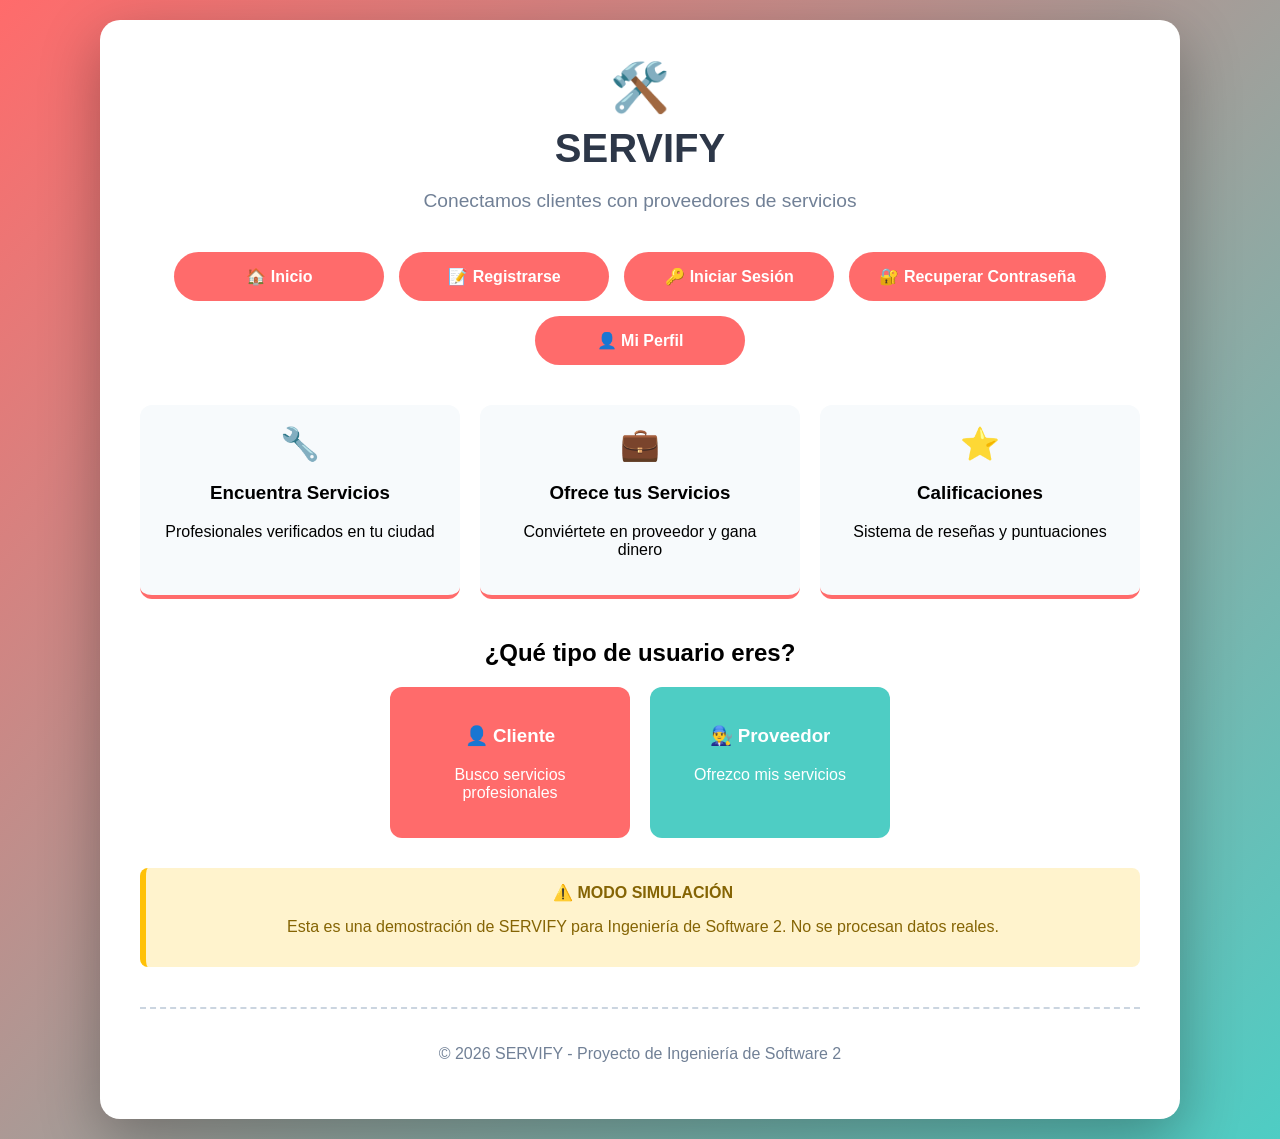
==== templates/index.html @ 4e3b44e1 "first commit" ====
<!DOCTYPE html>
<html lang="es">
<head>
    <meta charset="UTF-8">
    <meta name="viewport" content="width=device-width, initial-scale=1.0">
    <title>SERVIFY - Plataforma de Servicios</title>
    <style>
        body {
            font-family: 'Segoe UI', Arial, sans-serif;
            background: linear-gradient(135deg, #ff6b6b 0%, #4ecdc4 100%);
            margin: 0;
            padding: 20px;
            min-height: 100vh;
        }
        .container {
            max-width: 1000px;
            margin: 0 auto;
            background: white;
            border-radius: 20px;
            padding: 40px;
            box-shadow: 0 20px 60px rgba(0,0,0,0.3);
        }
        .header {
            text-align: center;
            margin-bottom: 30px;
        }
        .logo {
            font-size: 48px;
            margin-bottom: 10px;
        }
        h1 {
            color: #2d3748;
            margin: 0;
            font-size: 2.5em;
        }
        .subtitle {
            color: #718096;
            font-size: 1.2em;
        }
        .menu {
            display: flex;
            justify-content: center;
            gap: 15px;
            margin: 40px 0;
            flex-wrap: wrap;
        }
        .btn {
            background: #ff6b6b;
            color: white;
            padding: 15px 30px;
            text-decoration: none;
            border-radius: 50px;
            font-weight: bold;
            transition: all 0.3s;
            display: inline-block;
            min-width: 150px;
            text-align: center;
        }
        .btn:hover {
            background: #4ecdc4;
            transform: translateY(-3px);
            box-shadow: 0 5px 20px rgba(0,0,0,0.2);
        }
        .features {
            display: grid;
            grid-template-columns: repeat(3, 1fr);
            gap: 20px;
            margin: 40px 0;
        }
        .feature-card {
            background: #f7fafc;
            padding: 20px;
            border-radius: 12px;
            text-align: center;
            border-bottom: 4px solid #ff6b6b;
        }
        .feature-icon {
            font-size: 32px;
            margin-bottom: 10px;
        }
        .warning-box {
            background: #fff3cd;
            color: #856404;
            padding: 15px;
            border-radius: 8px;
            text-align: center;
            margin-top: 30px;
            border-left: 6px solid #ffc107;
        }
        .footer {
            text-align: center;
            margin-top: 40px;
            padding-top: 20px;
            border-top: 2px dashed #cbd5e0;
            color: #718096;
        }
    </style>
</head>
<body>
    <div class="container">
        <div class="header">
            <div class="logo">🛠️</div>
            <h1>SERVIFY</h1>
            <p class="subtitle">Conectamos clientes con proveedores de servicios</p>
        </div>
        
        <div class="menu">
            <a href="/" class="btn">🏠 Inicio</a>
            <a href="/register" class="btn">📝 Registrarse</a>
            <a href="/login" class="btn">🔑 Iniciar Sesión</a>
            <a href="/recover" class="btn">🔐 Recuperar Contraseña</a>
            <a href="/profile" class="btn">👤 Mi Perfil</a>
        </div>
        
        <div class="features">
            <div class="feature-card">
                <div class="feature-icon">🔧</div>
                <h3>Encuentra Servicios</h3>
                <p>Profesionales verificados en tu ciudad</p>
            </div>
            <div class="feature-card">
                <div class="feature-icon">💼</div>
                <h3>Ofrece tus Servicios</h3>
                <p>Conviértete en proveedor y gana dinero</p>
            </div>
            <div class="feature-card">
                <div class="feature-icon">⭐</div>
                <h3>Calificaciones</h3>
                <p>Sistema de reseñas y puntuaciones</p>
            </div>
        </div>
        
        <div style="text-align: center; margin: 30px 0;">
            <h2>¿Qué tipo de usuario eres?</h2>
            <div style="display: flex; gap: 20px; justify-content: center; margin-top: 20px;">
                <div style="background: #ff6b6b; color: white; padding: 20px; border-radius: 12px; width: 200px;">
                    <h3>👤 Cliente</h3>
                    <p>Busco servicios profesionales</p>
                </div>
                <div style="background: #4ecdc4; color: white; padding: 20px; border-radius: 12px; width: 200px;">
                    <h3>👨‍🔧 Proveedor</h3>
                    <p>Ofrezco mis servicios</p>
                </div>
            </div>
        </div>
        
        <div class="warning-box">
            <strong>⚠️ MODO SIMULACIÓN</strong>
            <p>Esta es una demostración de SERVIFY para Ingeniería de Software 2. No se procesan datos reales.</p>
        </div>
        
        <div class="footer">
            <p>© 2026 SERVIFY - Proyecto de Ingeniería de Software 2</p>
        </div>
    </div>
</body>
</html>
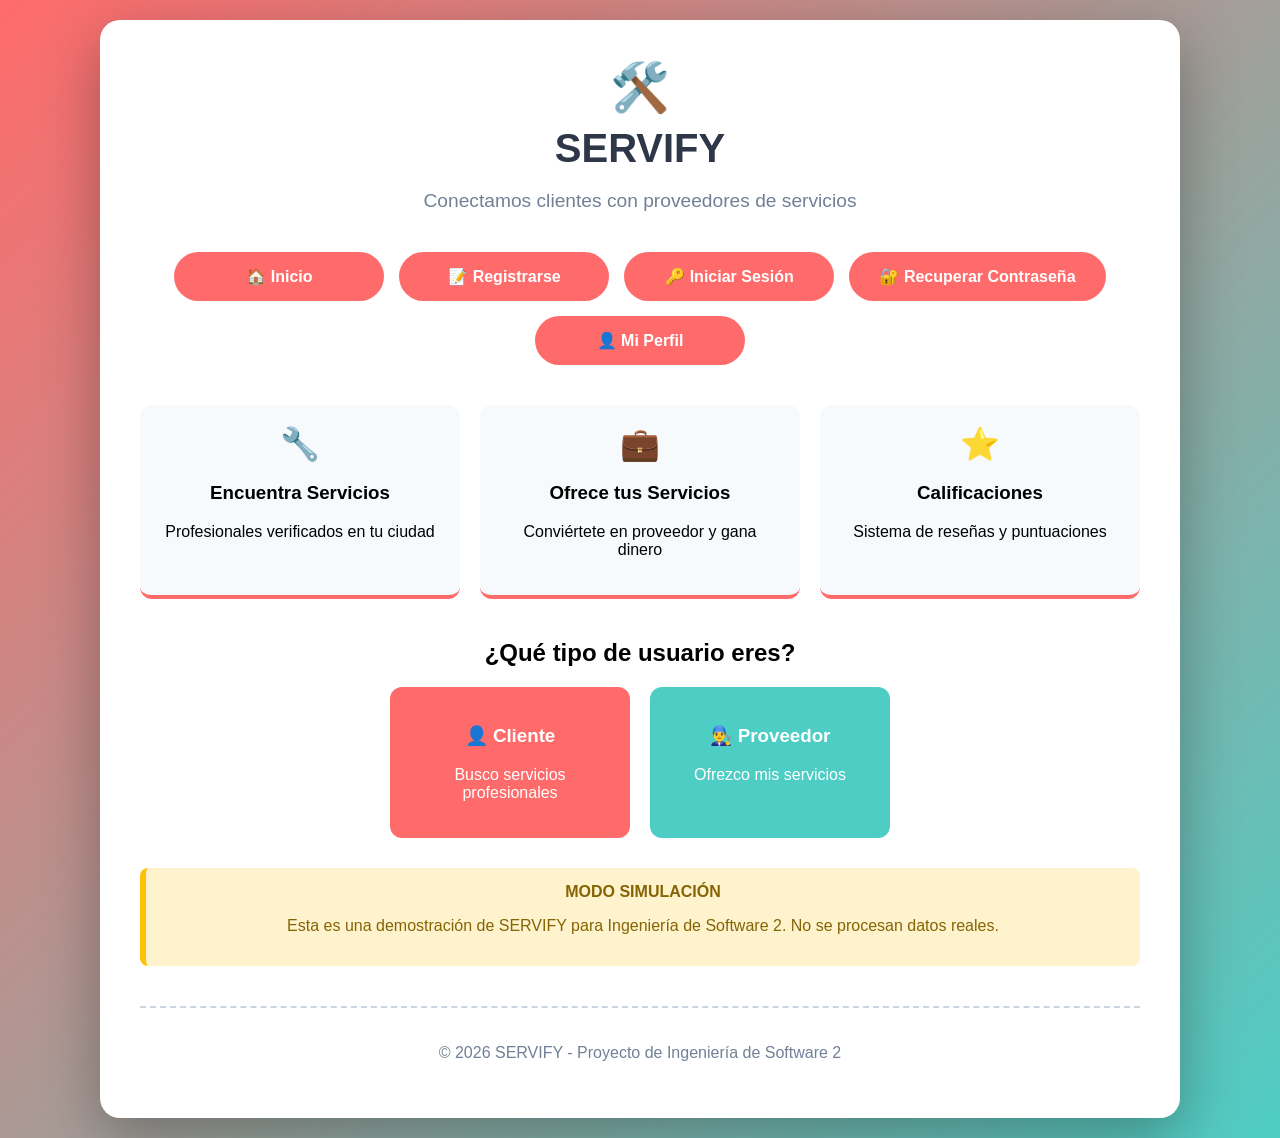
==== commit 5b03850f: "testeo de la rama" ====
--- a/templates/index.html
+++ b/templates/index.html
@@ -145,7 +145,7 @@
         </div>
         
         <div class="warning-box">
-            <strong>⚠️ MODO SIMULACIÓN</strong>
+            <strong>MODO SIMULACIÓN</strong>
             <p>Esta es una demostración de SERVIFY para Ingeniería de Software 2. No se procesan datos reales.</p>
         </div>
         
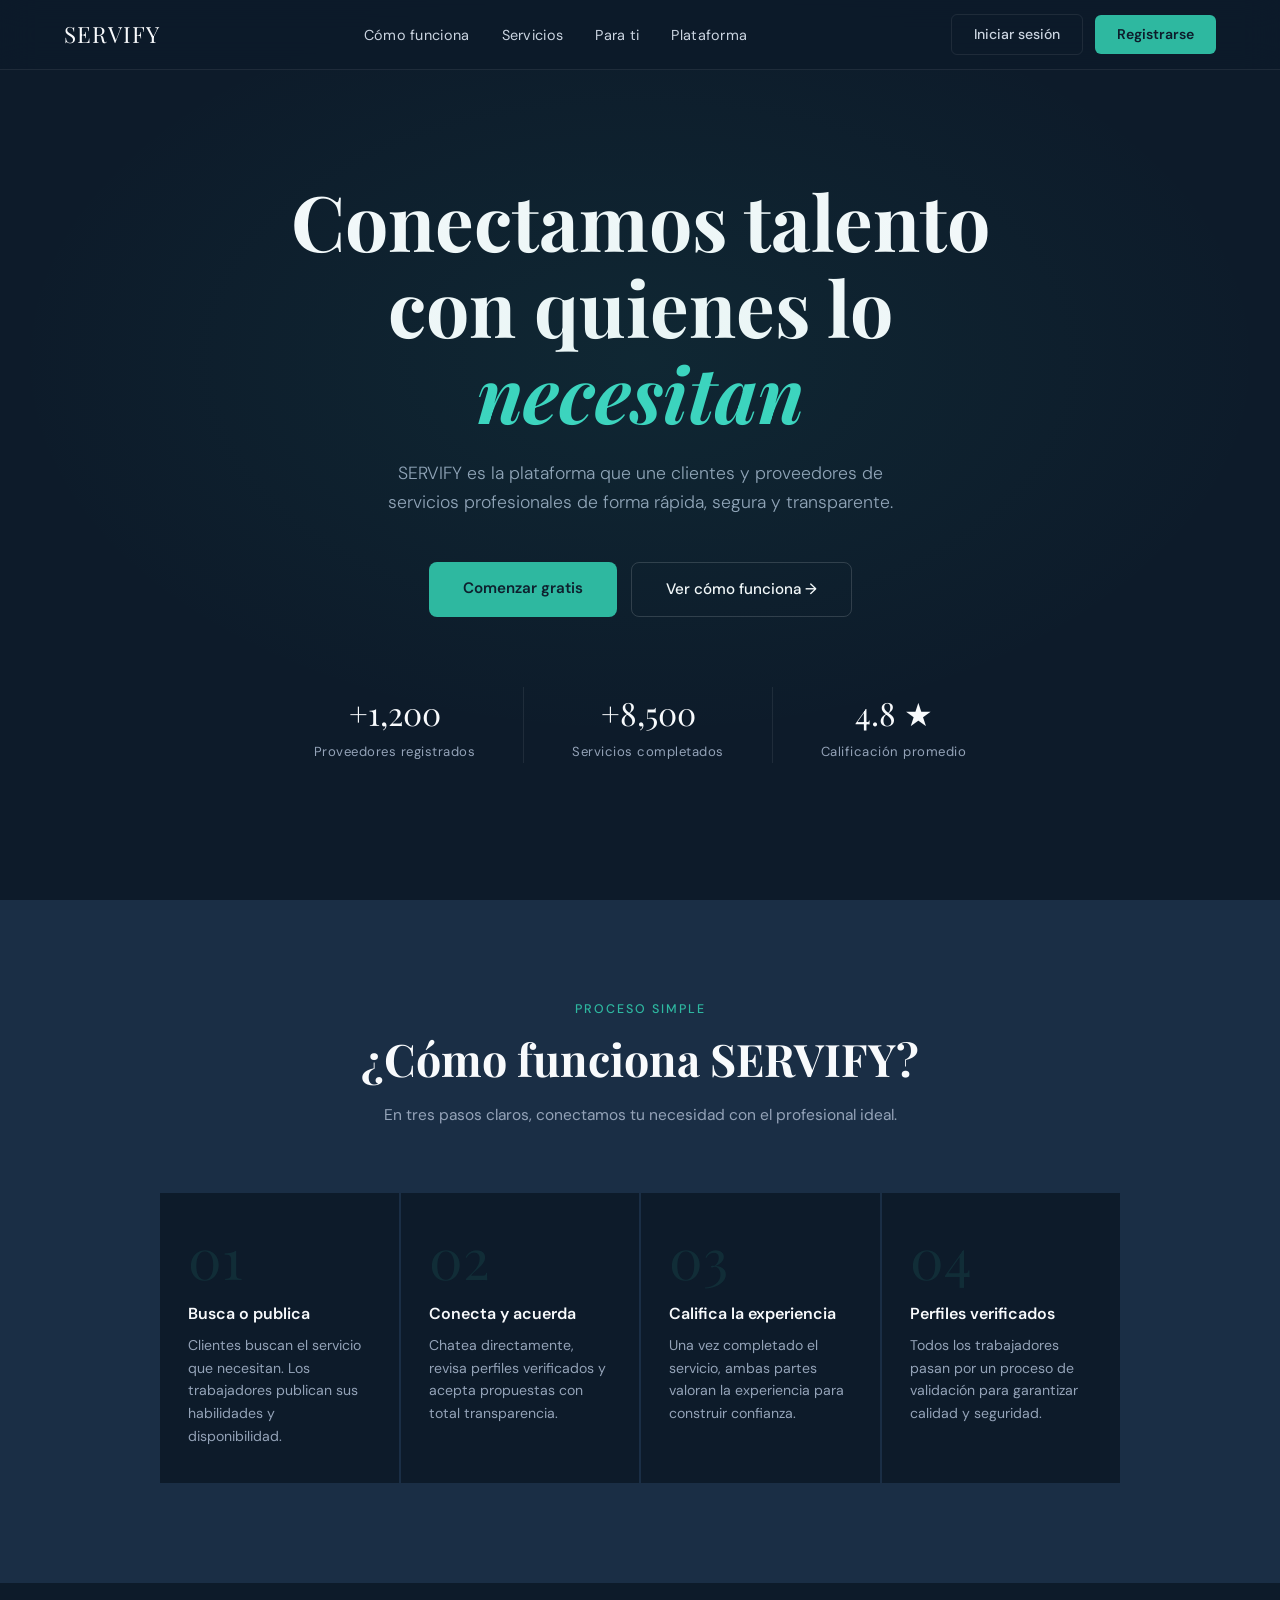
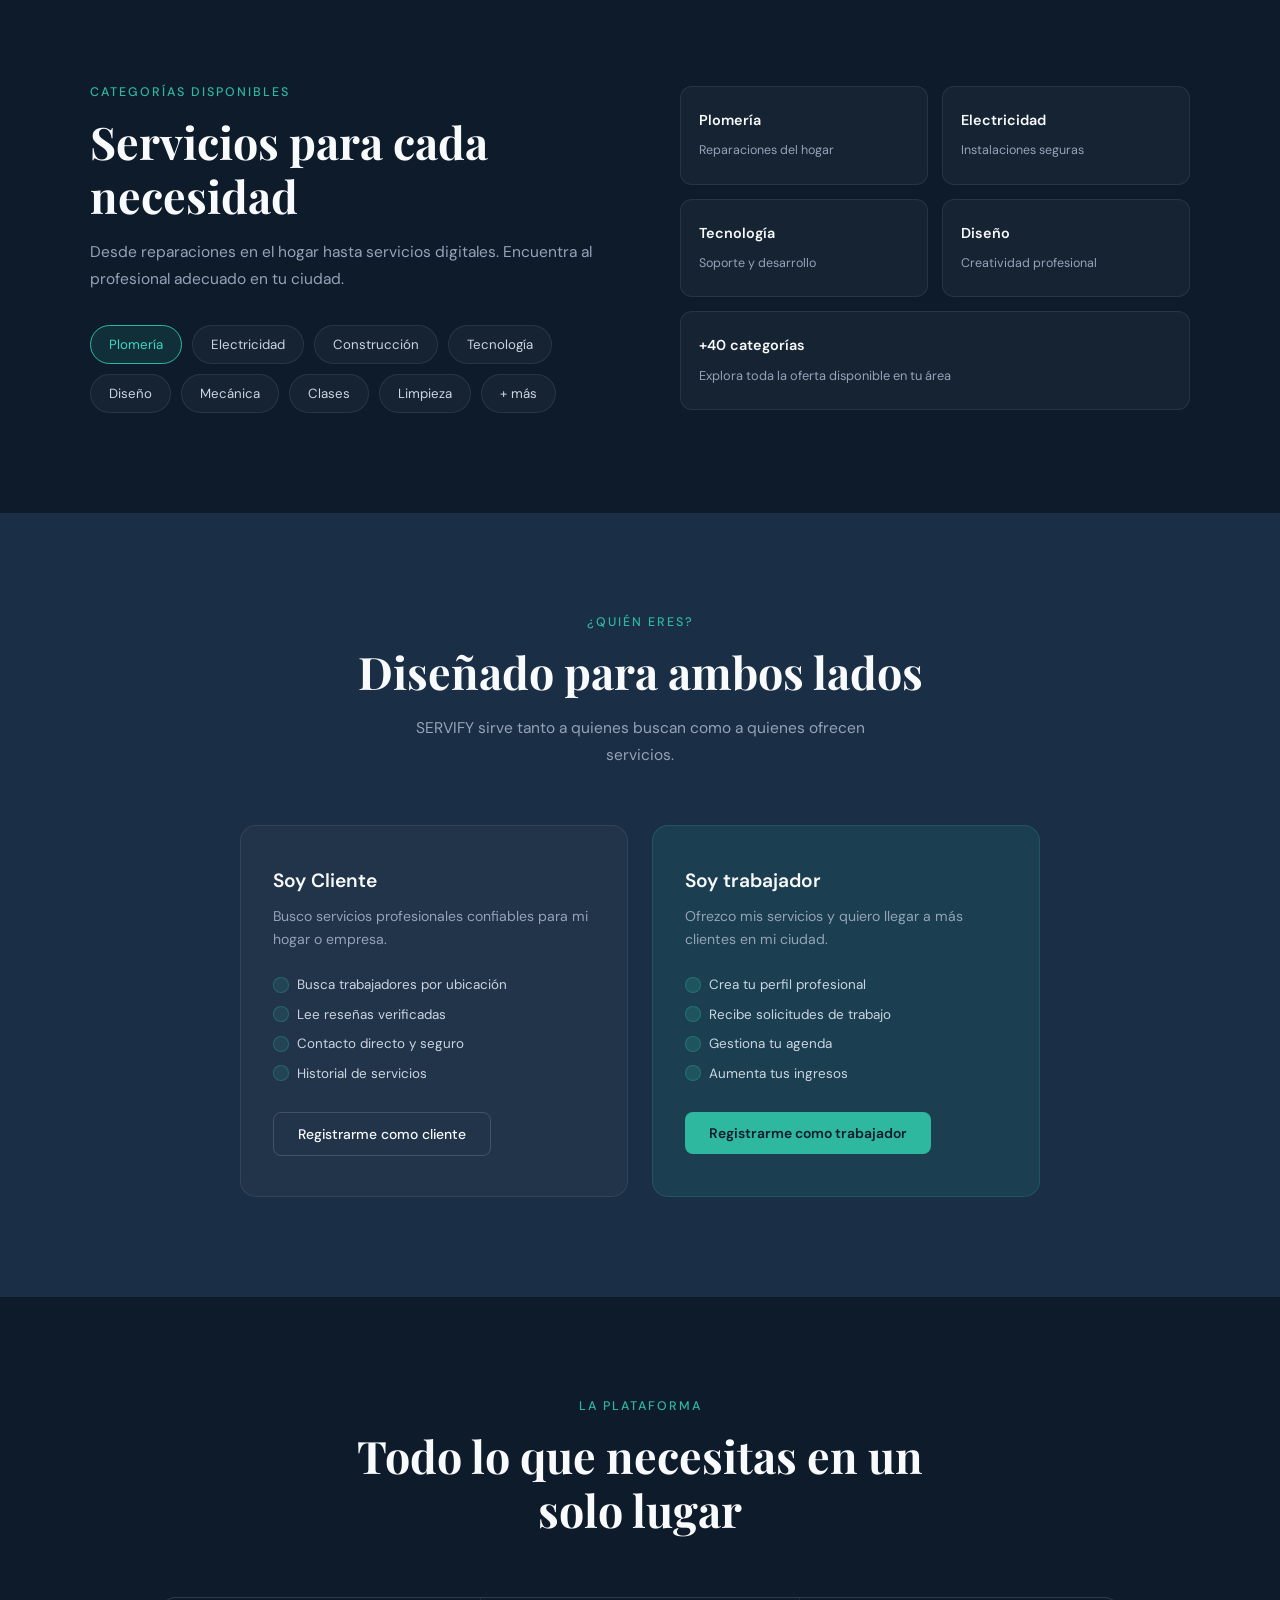
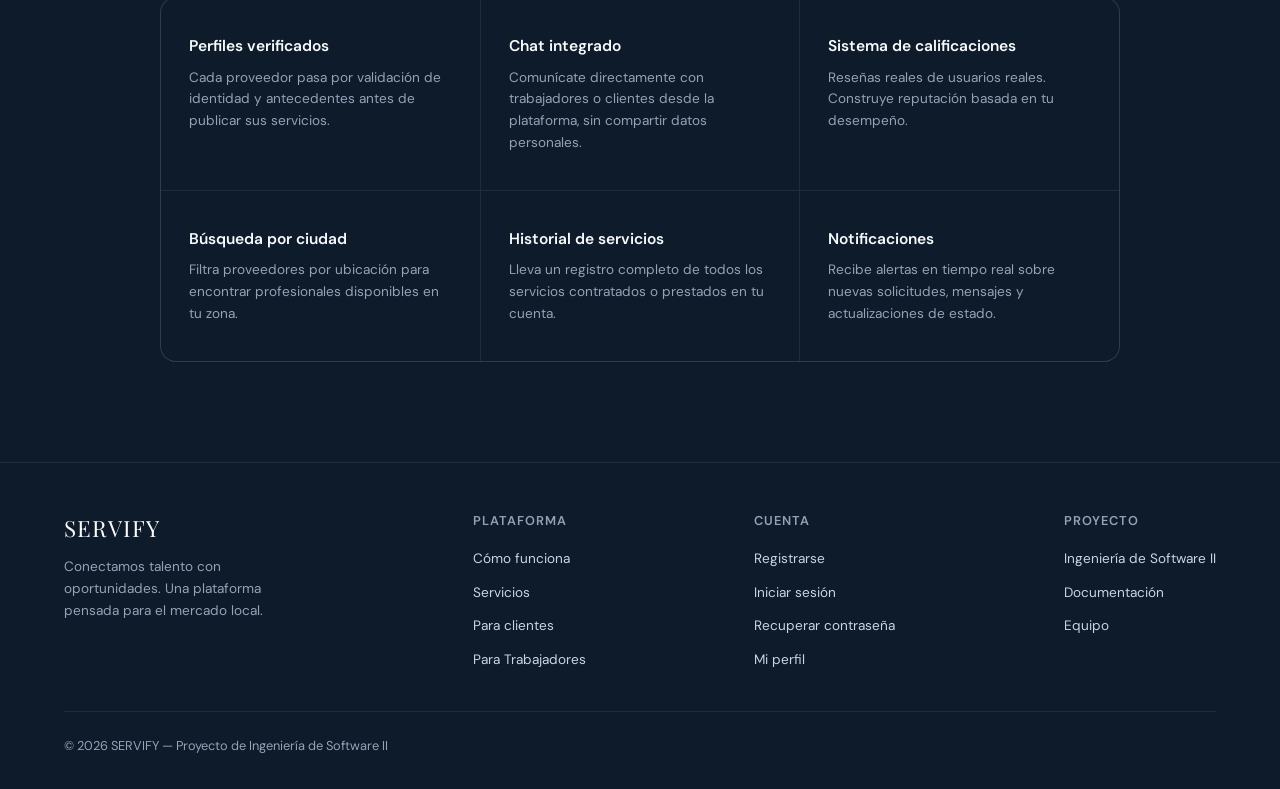
==== commit d3d07e0f: "mejorar index y login" ====
--- a/templates/index.html
+++ b/templates/index.html
@@ -3,155 +3,654 @@
 <head>
     <meta charset="UTF-8">
     <meta name="viewport" content="width=device-width, initial-scale=1.0">
-    <title>SERVIFY - Plataforma de Servicios</title>
+    <title>SERVIFY — Plataforma de Servicios Profesionales</title>
+    <link href="https://fonts.googleapis.com/css2?family=DM+Sans:wght@300;400;500;600&family=Playfair+Display:wght@700&display=swap" rel="stylesheet">
     <style>
+        *, *::before, *::after { box-sizing: border-box; margin: 0; padding: 0; }
+        :root {
+            --navy: #0d1b2a;
+            --navy-mid: #1a2e45;
+            --navy-soft: #243b55;
+            --accent: #2eb8a0;
+            --accent-light: #3dd6c0;
+            --accent-dim: rgba(46,184,160,0.12);
+            --gold: #e8c96a;
+            --white: #f8fafc;
+            --text-muted: #94a3b8;
+            --text-light: #cbd5e1;
+            --border: rgba(255,255,255,0.08);
+            --card-bg: rgba(255,255,255,0.04);}
+        html { scroll-behavior: smooth; }
         body {
-            font-family: 'Segoe UI', Arial, sans-serif;
-            background: linear-gradient(135deg, #ff6b6b 0%, #4ecdc4 100%);
-            margin: 0;
-            padding: 20px;
+            font-family: 'DM Sans', sans-serif;
+            background: var(--navy);
+            color: var(--white);
+            line-height: 1.6;
+            overflow-x: hidden;}
+        nav {
+            position: fixed;
+            top: 0; left: 0; right: 0;
+            z-index: 100;
+            display: flex;
+            align-items: center;
+            justify-content: space-between;
+            padding: 0 5%;
+            height: 70px;
+            background: rgba(13,27,42,0.85);
+            backdrop-filter: blur(18px);
+            border-bottom: 1px solid var(--border);}
+        .nav-logo {
+            display: flex;
+            align-items: center;
+            gap: 10px;
+            text-decoration: none;}
+        .nav-logo-icon {
+            width: 34px; height: 34px;
+            background: var(--accent);
+            border-radius: 8px;
+            display: flex; align-items: center; justify-content: center;
+            font-size: 16px;}
+        .nav-logo-text {
+            font-family: 'Playfair Display', serif;
+            font-size: 1.4rem;
+            color: var(--white);
+            letter-spacing: 1px;}
+        .nav-links {
+            display: flex;
+            align-items: center;
+            gap: 32px;
+            list-style: none;}
+        .nav-links a {
+            color: var(--text-light);
+            text-decoration: none;
+            font-size: 0.9rem;
+            font-weight: 400;
+            letter-spacing: 0.3px;
+            transition: color 0.2s;}
+        .nav-links a:hover { color: var(--accent-light); }
+        .nav-actions {
+            display: flex;
+            align-items: center;
+            gap: 12px;}
+        .btn-outline {
+            padding: 8px 22px;
+            border: 1px solid var(--border);
+            border-radius: 6px;
+            background: transparent;
+            color: var(--text-light);
+            text-decoration: none;
+            font-size: 0.88rem;
+            font-family: 'DM Sans', sans-serif;
+            font-weight: 500;
+            cursor: pointer;
+            transition: all 0.2s;}
+        .btn-outline:hover {
+            border-color: var(--accent);
+            color: var(--accent-light);}
+        .btn-primary {
+            padding: 8px 22px;
+            border-radius: 6px;
+            background: var(--accent);
+            color: var(--navy);
+            text-decoration: none;
+            font-size: 0.88rem;
+            font-family: 'DM Sans', sans-serif;
+            font-weight: 600;
+            cursor: pointer;
+            border: none;
+            transition: all 0.2s;}
+        .btn-primary:hover { background: var(--accent-light); transform: translateY(-1px); }
+        .hero {
             min-height: 100vh;
-        }
-        .container {
-            max-width: 1000px;
-            margin: 0 auto;
-            background: white;
-            border-radius: 20px;
-            padding: 40px;
-            box-shadow: 0 20px 60px rgba(0,0,0,0.3);
-        }
-        .header {
+            display: flex;
+            flex-direction: column;
+            align-items: center;
+            justify-content: center;
             text-align: center;
-            margin-bottom: 30px;
-        }
-        .logo {
-            font-size: 48px;
-            margin-bottom: 10px;
-        }
-        h1 {
-            color: #2d3748;
-            margin: 0;
-            font-size: 2.5em;
-        }
-        .subtitle {
-            color: #718096;
-            font-size: 1.2em;
-        }
-        .menu {
-            display: flex;
+            padding: 120px 5% 80px;
+            position: relative;
+            overflow: hidden;}
+        .hero::before {
+            content: '';
+            position: absolute;
+            inset: 0;
+            background: radial-gradient(ellipse 70% 60% at 50% 40%, rgba(46,184,160,0.08) 0%, transparent 70%);
+            pointer-events: none;}
+        .hero-badge {
+            display: inline-flex;
+            align-items: center;
+            gap: 8px;
+            padding: 6px 16px;
+            border: 1px solid rgba(46,184,160,0.3);
+            border-radius: 50px;
+            font-size: 0.8rem;
+            color: var(--accent-light);
+            background: var(--accent-dim);
+            margin-bottom: 28px;
+            letter-spacing: 0.5px;}
+        .hero-badge-dot {
+            width: 6px; height: 6px;
+            border-radius: 50%;
+            background: var(--accent);
+            animation: pulse 2s infinite;}
+        @keyframes pulse {
+            0%, 100% { opacity: 1; }
+            50% { opacity: 0.4; }}
+        .hero h1 {
+            font-family: 'Playfair Display', serif;
+            font-size: clamp(2.8rem, 6vw, 5rem);
+            line-height: 1.12;
+            max-width: 820px;
+            margin: 0 auto 24px;
+            color: var(--white);}
+        .hero h1 em {
+            font-style: italic;
+            color: var(--accent-light);}
+        .hero-sub {
+            max-width: 560px;
+            margin: 0 auto 44px;
+            font-size: 1.1rem;
+            color: var(--text-muted);
+            font-weight: 300;
+            line-height: 1.7;}
+        .hero-cta {
+            display: flex;
+            gap: 14px;
+            flex-wrap: wrap;
+            justify-content: center;}
+        .btn-hero {
+            padding: 14px 34px;
+            border-radius: 8px;
+            background: var(--accent);
+            color: var(--navy);
+            text-decoration: none;
+            font-size: 0.95rem;
+            font-weight: 600;
+            font-family: 'DM Sans', sans-serif;
+            transition: all 0.25s;
+            border: none;
+            cursor: pointer;}
+        .btn-hero:hover { background: var(--accent-light); transform: translateY(-2px); box-shadow: 0 8px 24px rgba(46,184,160,0.25); }
+        .btn-hero-ghost {
+            padding: 14px 34px;
+            border-radius: 8px;
+            background: transparent;
+            color: var(--white);
+            text-decoration: none;
+            font-size: 0.95rem;
+            font-weight: 500;
+            font-family: 'DM Sans', sans-serif;
+            border: 1px solid rgba(255,255,255,0.15);
+            transition: all 0.25s;
+            cursor: pointer;}
+        .btn-hero-ghost:hover { border-color: rgba(255,255,255,0.35); background: rgba(255,255,255,0.05); }
+        .hero-stats {
+            display: flex;
+            gap: 48px;
+            margin-top: 70px;
             justify-content: center;
-            gap: 15px;
-            margin: 40px 0;
+            flex-wrap: wrap;}
+        .stat-item { text-align: center; }
+        .stat-num {
+            font-family: 'Playfair Display', serif;
+            font-size: 2rem;
+            color: var(--white);
+            display: block;}
+        .stat-label { font-size: 0.82rem; color: var(--text-muted); letter-spacing: 0.5px; }
+        .stat-divider {
+            width: 1px;
+            background: var(--border);
+            align-self: stretch;}
+        section { padding: 100px 5%; }
+        .section-label {
+            font-size: 0.78rem;
+            letter-spacing: 2px;
+            text-transform: uppercase;
+            color: var(--accent);
+            font-weight: 500;
+            margin-bottom: 12px;}
+        .section-title {
+            font-family: 'Playfair Display', serif;
+            font-size: clamp(1.9rem, 3.5vw, 2.8rem);
+            line-height: 1.2;
+            max-width: 600px;}
+        .section-body {
+            color: var(--text-muted);
+            max-width: 520px;
+            margin-top: 16px;
+            line-height: 1.75;
+            font-size: 0.97rem;}
+        .how-it-works { background: var(--navy-mid); }
+        .how-header { text-align: center; margin-bottom: 64px; }
+        .how-header .section-title, .how-header .section-body { max-width: 100%; margin-left: auto; margin-right: auto; }
+        .steps-grid {
+            display: grid;
+            grid-template-columns: repeat(auto-fit, minmax(220px, 1fr));
+            gap: 2px;
+            max-width: 960px;
+            margin: 0 auto;}
+        .step-card {
+            background: var(--navy);
+            padding: 36px 28px;
+            position: relative;
+            transition: background 0.25s;}
+        .step-card:hover { background: var(--navy-soft); }
+        .step-num {
+            font-family: 'Playfair Display', serif;
+            font-size: 3.5rem;
+            color: rgba(46,184,160,0.12);
+            line-height: 1;
+            margin-bottom: 16px;}
+        .step-icon {
+            width: 42px; height: 42px;
+            border-radius: 10px;
+            background: var(--accent-dim);
+            display: flex; align-items: center; justify-content: center;
+            font-size: 18px;
+            margin-bottom: 18px;}
+        .step-card h3 {
+            font-size: 1rem;
+            font-weight: 600;
+            margin-bottom: 8px;
+            color: var(--white);}
+        .step-card p { font-size: 0.88rem; color: var(--text-muted); line-height: 1.6; }
+        .services-section {
+            display: grid;
+            grid-template-columns: 1fr 1fr;
+            gap: 80px;
+            align-items: center;
+            max-width: 1100px;
+            margin: 0 auto;}
+        .service-pills {
+            display: flex;
             flex-wrap: wrap;
-        }
-        .btn {
-            background: #ff6b6b;
-            color: white;
-            padding: 15px 30px;
-            text-decoration: none;
+            gap: 10px;
+            margin-top: 32px;}
+        .pill {
+            padding: 8px 18px;
+            border: 1px solid var(--border);
             border-radius: 50px;
-            font-weight: bold;
+            font-size: 0.83rem;
+            color: var(--text-light);
+            background: var(--card-bg);
+            transition: all 0.2s;
+            cursor: default;}
+        .pill:hover { border-color: var(--accent); color: var(--accent-light); }
+        .pill.active { border-color: var(--accent); color: var(--accent-light); background: var(--accent-dim); }
+        .service-visual {
+            display: grid;
+            grid-template-columns: 1fr 1fr;
+            gap: 14px;}
+        .service-card {
+            background: var(--card-bg);
+            border: 1px solid var(--border);
+            border-radius: 12px;
+            padding: 22px 18px;
+            transition: all 0.25s;}
+        .service-card:hover {
+            border-color: rgba(46,184,160,0.25);
+            background: rgba(46,184,160,0.05);
+            transform: translateY(-3px);}
+        .service-card-icon { font-size: 24px; margin-bottom: 10px; }
+        .service-card h4 { font-size: 0.9rem; font-weight: 600; margin-bottom: 4px; }
+        .service-card span { font-size: 0.78rem; color: var(--text-muted); }
+        .service-card.featured {
+            grid-column: span 2;
+            display: flex;
+            align-items: center;
+            gap: 16px;}
+        .users-section { background: var(--navy-mid); }
+        .users-grid {
+            display: grid;
+            grid-template-columns: 1fr 1fr;
+            gap: 24px;
+            max-width: 800px;
+            margin: 56px auto 0;}
+        .user-card {
+            border-radius: 16px;
+            padding: 40px 32px;
+            border: 1px solid var(--border);
             transition: all 0.3s;
-            display: inline-block;
-            min-width: 150px;
-            text-align: center;
-        }
-        .btn:hover {
-            background: #4ecdc4;
-            transform: translateY(-3px);
-            box-shadow: 0 5px 20px rgba(0,0,0,0.2);
-        }
-        .features {
+            position: relative;
+            overflow: hidden;}
+        .user-card::before {
+            content: '';
+            position: absolute;
+            inset: 0;
+            border-radius: inherit;
+            opacity: 0;
+            transition: opacity 0.3s;}
+        .user-card.client { background: rgba(255,255,255,0.03); }
+        .user-card.provider { background: var(--accent-dim); border-color: rgba(46,184,160,0.2); }
+        .user-card:hover { transform: translateY(-4px); box-shadow: 0 20px 40px rgba(0,0,0,0.25); }
+        .user-card-avatar {
+            width: 56px; height: 56px;
+            border-radius: 14px;
+            display: flex; align-items: center; justify-content: center;
+            font-size: 24px;
+            margin-bottom: 20px;}
+        .client .user-card-avatar { background: rgba(255,255,255,0.07); }
+        .provider .user-card-avatar { background: rgba(46,184,160,0.15); }
+        .user-card h3 { font-size: 1.2rem; font-weight: 600; margin-bottom: 8px; }
+        .user-card p { font-size: 0.88rem; color: var(--text-muted); line-height: 1.6; margin-bottom: 24px; }
+        .user-card ul {
+            list-style: none;
+            display: flex;
+            flex-direction: column;
+            gap: 8px;
+            margin-bottom: 28px;}
+        .user-card ul li {
+            font-size: 0.84rem;
+            color: var(--text-light);
+            display: flex;
+            align-items: center;
+            gap: 8px;}
+        .user-card ul li::before {
+            content: '';
+            width: 16px; height: 16px;
+            border-radius: 50%;
+            background: var(--accent-dim);
+            border: 1px solid rgba(46,184,160,0.3);
+            flex-shrink: 0;
+            display: flex; align-items: center; justify-content: center;}
+        .provider ul li::before { background: rgba(46,184,160,0.18); }
+        .features-grid {
             display: grid;
             grid-template-columns: repeat(3, 1fr);
-            gap: 20px;
-            margin: 40px 0;
-        }
-        .feature-card {
-            background: #f7fafc;
-            padding: 20px;
-            border-radius: 12px;
-            text-align: center;
-            border-bottom: 4px solid #ff6b6b;
-        }
+            gap: 1px;
+            background: var(--border);
+            border: 1px solid var(--border);
+            border-radius: 16px;
+            overflow: hidden;
+            max-width: 960px;
+            margin: 60px auto 0;}
+        .feature-item {
+            background: var(--navy);
+            padding: 36px 28px;
+            transition: background 0.2s;}
+        .feature-item:hover { background: var(--navy-soft); }
         .feature-icon {
-            font-size: 32px;
-            margin-bottom: 10px;
-        }
-        .warning-box {
-            background: #fff3cd;
-            color: #856404;
-            padding: 15px;
-            border-radius: 8px;
-            text-align: center;
-            margin-top: 30px;
-            border-left: 6px solid #ffc107;
-        }
-        .footer {
-            text-align: center;
-            margin-top: 40px;
-            padding-top: 20px;
-            border-top: 2px dashed #cbd5e0;
-            color: #718096;
-        }
+            width: 44px; height: 44px;
+            border-radius: 10px;
+            background: var(--accent-dim);
+            border: 1px solid rgba(46,184,160,0.2);
+            display: flex; align-items: center; justify-content: center;
+            font-size: 18px;
+            margin-bottom: 18px;}
+        .feature-item h3 { font-size: 0.97rem; font-weight: 600; margin-bottom: 8px; }
+        .feature-item p { font-size: 0.85rem; color: var(--text-muted); line-height: 1.6; }
+        footer {
+            border-top: 1px solid var(--border);
+            padding: 48px 5% 32px;}
+        .footer-top {
+            display: flex;
+            justify-content: space-between;
+            align-items: flex-start;
+            margin-bottom: 40px;
+            flex-wrap: wrap;
+            gap: 32px;}
+        .footer-brand p { font-size: 0.85rem; color: var(--text-muted); margin-top: 10px; max-width: 240px; }
+        .footer-links h4 {
+            font-size: 0.8rem;
+            font-weight: 600;
+            letter-spacing: 1px;
+            text-transform: uppercase;
+            color: var(--text-muted);
+            margin-bottom: 14px;}
+        .footer-links ul { list-style: none; display: flex; flex-direction: column; gap: 8px; }
+        .footer-links a { font-size: 0.85rem; color: var(--text-light); text-decoration: none; transition: color 0.2s; }
+        .footer-links a:hover { color: var(--accent-light); }
+        .footer-bottom {
+            display: flex;
+            justify-content: space-between;
+            align-items: center;
+            padding-top: 24px;
+            border-top: 1px solid var(--border);
+            flex-wrap: wrap;
+            gap: 12px;}
+        .footer-bottom p { font-size: 0.8rem; color: var(--text-muted); }
+        .demo-badge {
+            background: rgba(232,201,106,0.12);
+            border: 1px solid rgba(232,201,106,0.25);
+            color: var(--gold);
+            padding: 4px 14px;
+            border-radius: 50px;
+            font-size: 0.75rem;
+            font-weight: 500;
+            letter-spacing: 0.5px;}
+        @media (max-width: 768px) {
+            .nav-links { display: none; }
+            .services-section { grid-template-columns: 1fr; gap: 40px; }
+            .users-grid { grid-template-columns: 1fr; }
+            .features-grid { grid-template-columns: 1fr; }
+            .service-visual { display: none; }
+            .hero-stats { gap: 24px; }
+            .stat-divider { display: none; }}
     </style>
 </head>
 <body>
-    <div class="container">
-        <div class="header">
-            <div class="logo">🛠️</div>
-            <h1>SERVIFY</h1>
-            <p class="subtitle">Conectamos clientes con proveedores de servicios</p>
-        </div>
-        
-        <div class="menu">
-            <a href="/" class="btn">🏠 Inicio</a>
-            <a href="/register" class="btn">📝 Registrarse</a>
-            <a href="/login" class="btn">🔑 Iniciar Sesión</a>
-            <a href="/recover" class="btn">🔐 Recuperar Contraseña</a>
-            <a href="/profile" class="btn">👤 Mi Perfil</a>
-        </div>
-        
-        <div class="features">
-            <div class="feature-card">
-                <div class="feature-icon">🔧</div>
-                <h3>Encuentra Servicios</h3>
-                <p>Profesionales verificados en tu ciudad</p>
-            </div>
-            <div class="feature-card">
-                <div class="feature-icon">💼</div>
-                <h3>Ofrece tus Servicios</h3>
-                <p>Conviértete en proveedor y gana dinero</p>
-            </div>
-            <div class="feature-card">
-                <div class="feature-icon">⭐</div>
-                <h3>Calificaciones</h3>
-                <p>Sistema de reseñas y puntuaciones</p>
-            </div>
-        </div>
-        
-        <div style="text-align: center; margin: 30px 0;">
-            <h2>¿Qué tipo de usuario eres?</h2>
-            <div style="display: flex; gap: 20px; justify-content: center; margin-top: 20px;">
-                <div style="background: #ff6b6b; color: white; padding: 20px; border-radius: 12px; width: 200px;">
-                    <h3>👤 Cliente</h3>
-                    <p>Busco servicios profesionales</p>
+    <!-- NAVBAR -->
+    <nav>
+        <a class="nav-logo" href="#">
+            <span class="nav-logo-text">SERVIFY</span>
+        </a>
+        <ul class="nav-links">
+            <li><a href="#como-funciona">Cómo funciona</a></li>
+            <li><a href="#servicios">Servicios</a></li>
+            <li><a href="#usuarios">Para ti</a></li>
+            <li><a href="#caracteristicas">Plataforma</a></li>
+        </ul>
+        <div class="nav-actions">
+            <a href="/login" class="btn-outline">Iniciar sesión</a>
+            <a href="/register" class="btn-primary">Registrarse</a>
+        </div>
+    </nav>
+    <!-- HERO -->
+    <section class="hero">
+        <h1>Conectamos talento con quienes lo <em>necesitan</em></h1>
+        <p class="hero-sub">
+            SERVIFY es la plataforma que une clientes y proveedores de servicios profesionales de forma rápida, segura y transparente.
+        </p>
+        <div class="hero-cta">
+            <a href="/register" class="btn-hero">Comenzar gratis</a>
+            <a href="#como-funciona" class="btn-hero-ghost">Ver cómo funciona →</a>
+        </div>
+        <div class="hero-stats">
+            <div class="stat-item">
+                <span class="stat-num">+1,200</span>
+                <span class="stat-label">Proveedores registrados</span>
+            </div>
+            <div class="stat-divider"></div>
+            <div class="stat-item">
+                <span class="stat-num">+8,500</span>
+                <span class="stat-label">Servicios completados</span>
+            </div>
+            <div class="stat-divider"></div>
+            <div class="stat-item">
+                <span class="stat-num">4.8 ★</span>
+                <span class="stat-label">Calificación promedio</span>
+            </div>
+        </div>
+    </section>
+    <!-- CÓMO FUNCIONA -->
+    <section class="how-it-works" id="como-funciona">
+        <div class="how-header">
+            <p class="section-label">Proceso simple</p>
+            <h2 class="section-title" style="text-align:center; margin: 0 auto;">¿Cómo funciona SERVIFY?</h2>
+            <p class="section-body" style="text-align:center; margin: 16px auto 0;">En tres pasos claros, conectamos tu necesidad con el profesional ideal.</p>
+        </div>
+        <div class="steps-grid">
+            <div class="step-card">
+                <div class="step-num">01</div>
+                <h3>Busca o publica</h3>
+                <p>Clientes buscan el servicio que necesitan. Los trabajadores publican sus habilidades y disponibilidad.</p>
+            </div>
+            <div class="step-card">
+                <div class="step-num">02</div>
+                <h3>Conecta y acuerda</h3>
+                <p>Chatea directamente, revisa perfiles verificados y acepta propuestas con total transparencia.</p>
+            </div>
+            <div class="step-card">
+                <div class="step-num">03</div>
+                <h3>Califica la experiencia</h3>
+                <p>Una vez completado el servicio, ambas partes valoran la experiencia para construir confianza.</p>
+            </div>
+            <div class="step-card">
+                <div class="step-num">04</div>
+                <h3>Perfiles verificados</h3>
+                <p>Todos los trabajadores pasan por un proceso de validación para garantizar calidad y seguridad.</p>
+            </div>
+        </div>
+    </section>
+    <!-- SERVICIOS -->
+    <section id="servicios" style="padding: 100px 5%;">
+        <div class="services-section">
+            <div>
+                <p class="section-label">Categorías disponibles</p>
+                <h2 class="section-title">Servicios para cada necesidad</h2>
+                <p class="section-body">Desde reparaciones en el hogar hasta servicios digitales. Encuentra al profesional adecuado en tu ciudad.</p>
+                <div class="service-pills">
+                    <span class="pill active">Plomería</span>
+                    <span class="pill">Electricidad</span>
+                    <span class="pill">Construcción</span>
+                    <span class="pill">Tecnología</span>
+                    <span class="pill">Diseño</span>
+                    <span class="pill">Mecánica</span>
+                    <span class="pill">Clases</span>
+                    <span class="pill">Limpieza</span>
+                    <span class="pill">+ más</span>
                 </div>
-                <div style="background: #4ecdc4; color: white; padding: 20px; border-radius: 12px; width: 200px;">
-                    <h3>👨‍🔧 Proveedor</h3>
-                    <p>Ofrezco mis servicios</p>
+            </div>
+            <div class="service-visual">
+                <div class="service-card">
+                    <h4>Plomería</h4>
+                    <span>Reparaciones del hogar</span>
                 </div>
-            </div>
-        </div>
-        
-        <div class="warning-box">
-            <strong>MODO SIMULACIÓN</strong>
-            <p>Esta es una demostración de SERVIFY para Ingeniería de Software 2. No se procesan datos reales.</p>
-        </div>
-        
-        <div class="footer">
-            <p>© 2026 SERVIFY - Proyecto de Ingeniería de Software 2</p>
-        </div>
-    </div>
+                <div class="service-card">
+                    <h4>Electricidad</h4>
+                    <span>Instalaciones seguras</span>
+                </div>
+                <div class="service-card">
+                    <h4>Tecnología</h4>
+                    <span>Soporte y desarrollo</span>
+                </div>
+                <div class="service-card">
+                    <h4>Diseño</h4>
+                    <span>Creatividad profesional</span>
+                </div>
+                <div class="service-card featured">
+                    <div>
+                        <h4>+40 categorías</h4>
+                        <span style="font-size:0.8rem; color:var(--text-muted);">Explora toda la oferta disponible en tu área</span>
+                    </div>
+                </div>
+            </div>
+        </div>
+    </section>
+    <!-- TIPOS DE USUARIO -->
+    <section class="users-section" id="usuarios">
+        <div style="text-align:center;">
+            <p class="section-label">¿Quién eres?</p>
+            <h2 class="section-title" style="margin: 0 auto; text-align:center;">Diseñado para ambos lados</h2>
+            <p class="section-body" style="margin: 16px auto 0; text-align:center;">SERVIFY sirve tanto a quienes buscan como a quienes ofrecen servicios.</p>
+        </div>
+        <div class="users-grid">
+            <div class="user-card client">
+                <h3>Soy Cliente</h3>
+                <p>Busco servicios profesionales confiables para mi hogar o empresa.</p>
+                <ul>
+                    <li>Busca trabajadores por ubicación</li>
+                    <li>Lee reseñas verificadas</li>
+                    <li>Contacto directo y seguro</li>
+                    <li>Historial de servicios</li>
+                </ul>
+                <a href="/register" class="btn-hero-ghost" style="display:inline-block; padding:10px 24px; font-size:0.87rem;">Registrarme como cliente</a>
+            </div>
+            <div class="user-card provider">
+                <h3>Soy trabajador</h3>
+                <p>Ofrezco mis servicios y quiero llegar a más clientes en mi ciudad.</p>
+                <ul>
+                    <li>Crea tu perfil profesional</li>
+                    <li>Recibe solicitudes de trabajo</li>
+                    <li>Gestiona tu agenda</li>
+                    <li>Aumenta tus ingresos</li>
+                </ul>
+                <a href="/register" class="btn-hero" style="display:inline-block; padding:10px 24px; font-size:0.87rem;">Registrarme como trabajador</a>
+            </div>
+        </div>
+    </section>
+    <!-- CARACTERÍSTICAS DE LA PLATAFORMA -->
+    <section id="caracteristicas" style="padding: 100px 5%;">
+        <div style="text-align:center;">
+            <p class="section-label">La plataforma</p>
+            <h2 class="section-title" style="margin: 0 auto; text-align:center;">Todo lo que necesitas en un solo lugar</h2>
+        </div>
+        <div class="features-grid">
+            <div class="feature-item">
+                <h3>Perfiles verificados</h3>
+                <p>Cada proveedor pasa por validación de identidad y antecedentes antes de publicar sus servicios.</p>
+            </div>
+            <div class="feature-item">
+                <h3>Chat integrado</h3>
+                <p>Comunícate directamente con trabajadores o clientes desde la plataforma, sin compartir datos personales.</p>
+            </div>
+            <div class="feature-item">
+                <h3>Sistema de calificaciones</h3>
+                <p>Reseñas reales de usuarios reales. Construye reputación basada en tu desempeño.</p>
+            </div>
+            <div class="feature-item">
+                <h3>Búsqueda por ciudad</h3>
+                <p>Filtra proveedores por ubicación para encontrar profesionales disponibles en tu zona.</p>
+            </div>
+            <div class="feature-item">
+                <h3>Historial de servicios</h3>
+                <p>Lleva un registro completo de todos los servicios contratados o prestados en tu cuenta.</p>
+            </div>
+            <div class="feature-item">
+                <h3>Notificaciones</h3>
+                <p>Recibe alertas en tiempo real sobre nuevas solicitudes, mensajes y actualizaciones de estado.</p>
+            </div>
+        </div>
+    </section>
+    <!-- FOOTER -->
+    <footer>
+        <div class="footer-top">
+            <div class="footer-brand">
+                <a class="nav-logo" href="#" style="text-decoration:none;">
+                    <span class="nav-logo-text">SERVIFY</span>
+                </a>
+                <p>Conectamos talento con oportunidades. Una plataforma pensada para el mercado local.</p>
+            </div>
+            <div class="footer-links">
+                <h4>Plataforma</h4>
+                <ul>
+                    <li><a href="#como-funciona">Cómo funciona</a></li>
+                    <li><a href="#servicios">Servicios</a></li>
+                    <li><a href="#usuarios">Para clientes</a></li>
+                    <li><a href="#usuarios">Para Trabajadores</a></li>
+                </ul>
+            </div>
+            <div class="footer-links">
+                <h4>Cuenta</h4>
+                <ul>
+                    <li><a href="/register">Registrarse</a></li>
+                    <li><a href="/login">Iniciar sesión</a></li>
+                    <li><a href="/recover">Recuperar contraseña</a></li>
+                    <li><a href="/profile">Mi perfil</a></li>
+                </ul>
+            </div>
+            <div class="footer-links">
+                <h4>Proyecto</h4>
+                <ul>
+                    <li><a href="#">Ingeniería de Software II</a></li>
+                    <li><a href="#">Documentación</a></li>
+                    <li><a href="#">Equipo</a></li>
+                </ul>
+            </div>
+        </div>
+        <div class="footer-bottom">
+            <p>© 2026 SERVIFY — Proyecto de Ingeniería de Software II</p>
+        </div>
+    </footer>
 </body>
 </html>
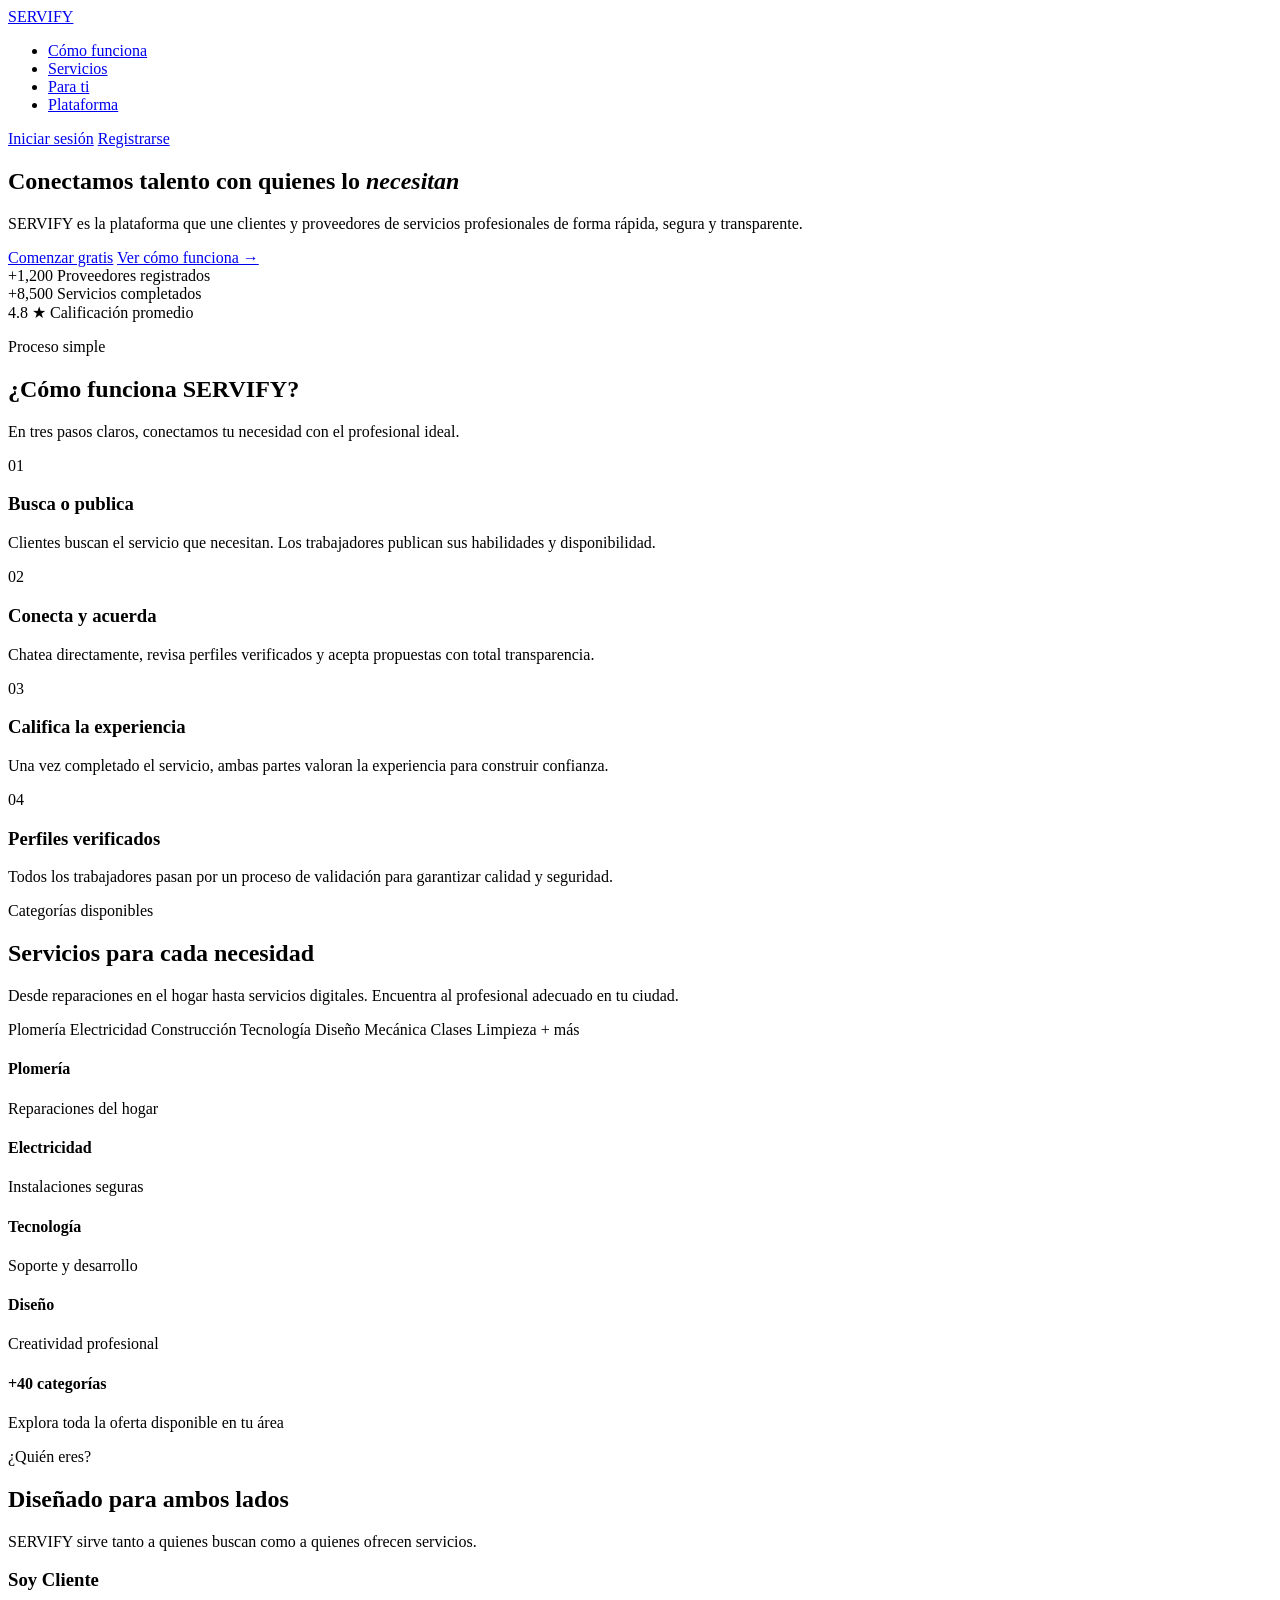
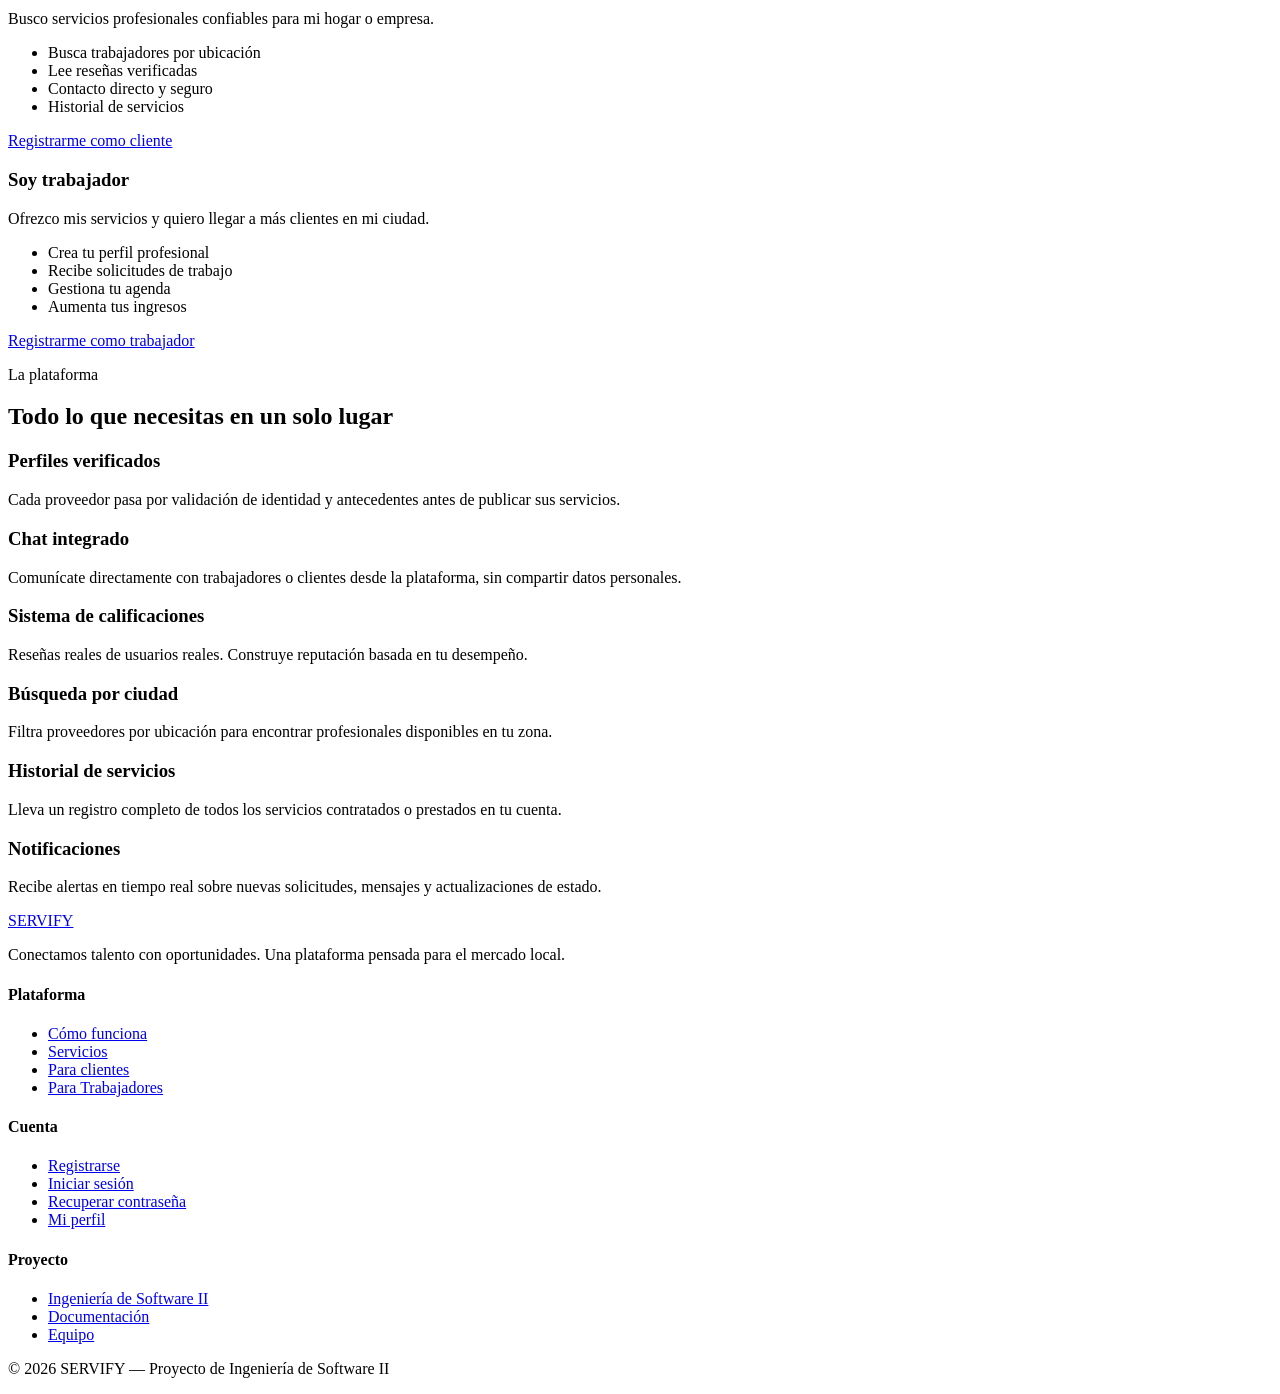
==== commit 20702602: "se modificó la estructura de los html, el css y se actualizaron las rutas" ====
--- a/templates/index.html
+++ b/templates/index.html
@@ -5,652 +5,239 @@
     <meta name="viewport" content="width=device-width, initial-scale=1.0">
     <title>SERVIFY — Plataforma de Servicios Profesionales</title>
     <link href="https://fonts.googleapis.com/css2?family=DM+Sans:wght@300;400;500;600&family=Playfair+Display:wght@700&display=swap" rel="stylesheet">
-    <style>
-        *, *::before, *::after { box-sizing: border-box; margin: 0; padding: 0; }
-        :root {
-            --navy: #0d1b2a;
-            --navy-mid: #1a2e45;
-            --navy-soft: #243b55;
-            --accent: #2eb8a0;
-            --accent-light: #3dd6c0;
-            --accent-dim: rgba(46,184,160,0.12);
-            --gold: #e8c96a;
-            --white: #f8fafc;
-            --text-muted: #94a3b8;
-            --text-light: #cbd5e1;
-            --border: rgba(255,255,255,0.08);
-            --card-bg: rgba(255,255,255,0.04);}
-        html { scroll-behavior: smooth; }
-        body {
-            font-family: 'DM Sans', sans-serif;
-            background: var(--navy);
-            color: var(--white);
-            line-height: 1.6;
-            overflow-x: hidden;}
-        nav {
-            position: fixed;
-            top: 0; left: 0; right: 0;
-            z-index: 100;
-            display: flex;
-            align-items: center;
-            justify-content: space-between;
-            padding: 0 5%;
-            height: 70px;
-            background: rgba(13,27,42,0.85);
-            backdrop-filter: blur(18px);
-            border-bottom: 1px solid var(--border);}
-        .nav-logo {
-            display: flex;
-            align-items: center;
-            gap: 10px;
-            text-decoration: none;}
-        .nav-logo-icon {
-            width: 34px; height: 34px;
-            background: var(--accent);
-            border-radius: 8px;
-            display: flex; align-items: center; justify-content: center;
-            font-size: 16px;}
-        .nav-logo-text {
-            font-family: 'Playfair Display', serif;
-            font-size: 1.4rem;
-            color: var(--white);
-            letter-spacing: 1px;}
-        .nav-links {
-            display: flex;
-            align-items: center;
-            gap: 32px;
-            list-style: none;}
-        .nav-links a {
-            color: var(--text-light);
-            text-decoration: none;
-            font-size: 0.9rem;
-            font-weight: 400;
-            letter-spacing: 0.3px;
-            transition: color 0.2s;}
-        .nav-links a:hover { color: var(--accent-light); }
-        .nav-actions {
-            display: flex;
-            align-items: center;
-            gap: 12px;}
-        .btn-outline {
-            padding: 8px 22px;
-            border: 1px solid var(--border);
-            border-radius: 6px;
-            background: transparent;
-            color: var(--text-light);
-            text-decoration: none;
-            font-size: 0.88rem;
-            font-family: 'DM Sans', sans-serif;
-            font-weight: 500;
-            cursor: pointer;
-            transition: all 0.2s;}
-        .btn-outline:hover {
-            border-color: var(--accent);
-            color: var(--accent-light);}
-        .btn-primary {
-            padding: 8px 22px;
-            border-radius: 6px;
-            background: var(--accent);
-            color: var(--navy);
-            text-decoration: none;
-            font-size: 0.88rem;
-            font-family: 'DM Sans', sans-serif;
-            font-weight: 600;
-            cursor: pointer;
-            border: none;
-            transition: all 0.2s;}
-        .btn-primary:hover { background: var(--accent-light); transform: translateY(-1px); }
-        .hero {
-            min-height: 100vh;
-            display: flex;
-            flex-direction: column;
-            align-items: center;
-            justify-content: center;
-            text-align: center;
-            padding: 120px 5% 80px;
-            position: relative;
-            overflow: hidden;}
-        .hero::before {
-            content: '';
-            position: absolute;
-            inset: 0;
-            background: radial-gradient(ellipse 70% 60% at 50% 40%, rgba(46,184,160,0.08) 0%, transparent 70%);
-            pointer-events: none;}
-        .hero-badge {
-            display: inline-flex;
-            align-items: center;
-            gap: 8px;
-            padding: 6px 16px;
-            border: 1px solid rgba(46,184,160,0.3);
-            border-radius: 50px;
-            font-size: 0.8rem;
-            color: var(--accent-light);
-            background: var(--accent-dim);
-            margin-bottom: 28px;
-            letter-spacing: 0.5px;}
-        .hero-badge-dot {
-            width: 6px; height: 6px;
-            border-radius: 50%;
-            background: var(--accent);
-            animation: pulse 2s infinite;}
-        @keyframes pulse {
-            0%, 100% { opacity: 1; }
-            50% { opacity: 0.4; }}
-        .hero h1 {
-            font-family: 'Playfair Display', serif;
-            font-size: clamp(2.8rem, 6vw, 5rem);
-            line-height: 1.12;
-            max-width: 820px;
-            margin: 0 auto 24px;
-            color: var(--white);}
-        .hero h1 em {
-            font-style: italic;
-            color: var(--accent-light);}
-        .hero-sub {
-            max-width: 560px;
-            margin: 0 auto 44px;
-            font-size: 1.1rem;
-            color: var(--text-muted);
-            font-weight: 300;
-            line-height: 1.7;}
-        .hero-cta {
-            display: flex;
-            gap: 14px;
-            flex-wrap: wrap;
-            justify-content: center;}
-        .btn-hero {
-            padding: 14px 34px;
-            border-radius: 8px;
-            background: var(--accent);
-            color: var(--navy);
-            text-decoration: none;
-            font-size: 0.95rem;
-            font-weight: 600;
-            font-family: 'DM Sans', sans-serif;
-            transition: all 0.25s;
-            border: none;
-            cursor: pointer;}
-        .btn-hero:hover { background: var(--accent-light); transform: translateY(-2px); box-shadow: 0 8px 24px rgba(46,184,160,0.25); }
-        .btn-hero-ghost {
-            padding: 14px 34px;
-            border-radius: 8px;
-            background: transparent;
-            color: var(--white);
-            text-decoration: none;
-            font-size: 0.95rem;
-            font-weight: 500;
-            font-family: 'DM Sans', sans-serif;
-            border: 1px solid rgba(255,255,255,0.15);
-            transition: all 0.25s;
-            cursor: pointer;}
-        .btn-hero-ghost:hover { border-color: rgba(255,255,255,0.35); background: rgba(255,255,255,0.05); }
-        .hero-stats {
-            display: flex;
-            gap: 48px;
-            margin-top: 70px;
-            justify-content: center;
-            flex-wrap: wrap;}
-        .stat-item { text-align: center; }
-        .stat-num {
-            font-family: 'Playfair Display', serif;
-            font-size: 2rem;
-            color: var(--white);
-            display: block;}
-        .stat-label { font-size: 0.82rem; color: var(--text-muted); letter-spacing: 0.5px; }
-        .stat-divider {
-            width: 1px;
-            background: var(--border);
-            align-self: stretch;}
-        section { padding: 100px 5%; }
-        .section-label {
-            font-size: 0.78rem;
-            letter-spacing: 2px;
-            text-transform: uppercase;
-            color: var(--accent);
-            font-weight: 500;
-            margin-bottom: 12px;}
-        .section-title {
-            font-family: 'Playfair Display', serif;
-            font-size: clamp(1.9rem, 3.5vw, 2.8rem);
-            line-height: 1.2;
-            max-width: 600px;}
-        .section-body {
-            color: var(--text-muted);
-            max-width: 520px;
-            margin-top: 16px;
-            line-height: 1.75;
-            font-size: 0.97rem;}
-        .how-it-works { background: var(--navy-mid); }
-        .how-header { text-align: center; margin-bottom: 64px; }
-        .how-header .section-title, .how-header .section-body { max-width: 100%; margin-left: auto; margin-right: auto; }
-        .steps-grid {
-            display: grid;
-            grid-template-columns: repeat(auto-fit, minmax(220px, 1fr));
-            gap: 2px;
-            max-width: 960px;
-            margin: 0 auto;}
-        .step-card {
-            background: var(--navy);
-            padding: 36px 28px;
-            position: relative;
-            transition: background 0.25s;}
-        .step-card:hover { background: var(--navy-soft); }
-        .step-num {
-            font-family: 'Playfair Display', serif;
-            font-size: 3.5rem;
-            color: rgba(46,184,160,0.12);
-            line-height: 1;
-            margin-bottom: 16px;}
-        .step-icon {
-            width: 42px; height: 42px;
-            border-radius: 10px;
-            background: var(--accent-dim);
-            display: flex; align-items: center; justify-content: center;
-            font-size: 18px;
-            margin-bottom: 18px;}
-        .step-card h3 {
-            font-size: 1rem;
-            font-weight: 600;
-            margin-bottom: 8px;
-            color: var(--white);}
-        .step-card p { font-size: 0.88rem; color: var(--text-muted); line-height: 1.6; }
-        .services-section {
-            display: grid;
-            grid-template-columns: 1fr 1fr;
-            gap: 80px;
-            align-items: center;
-            max-width: 1100px;
-            margin: 0 auto;}
-        .service-pills {
-            display: flex;
-            flex-wrap: wrap;
-            gap: 10px;
-            margin-top: 32px;}
-        .pill {
-            padding: 8px 18px;
-            border: 1px solid var(--border);
-            border-radius: 50px;
-            font-size: 0.83rem;
-            color: var(--text-light);
-            background: var(--card-bg);
-            transition: all 0.2s;
-            cursor: default;}
-        .pill:hover { border-color: var(--accent); color: var(--accent-light); }
-        .pill.active { border-color: var(--accent); color: var(--accent-light); background: var(--accent-dim); }
-        .service-visual {
-            display: grid;
-            grid-template-columns: 1fr 1fr;
-            gap: 14px;}
-        .service-card {
-            background: var(--card-bg);
-            border: 1px solid var(--border);
-            border-radius: 12px;
-            padding: 22px 18px;
-            transition: all 0.25s;}
-        .service-card:hover {
-            border-color: rgba(46,184,160,0.25);
-            background: rgba(46,184,160,0.05);
-            transform: translateY(-3px);}
-        .service-card-icon { font-size: 24px; margin-bottom: 10px; }
-        .service-card h4 { font-size: 0.9rem; font-weight: 600; margin-bottom: 4px; }
-        .service-card span { font-size: 0.78rem; color: var(--text-muted); }
-        .service-card.featured {
-            grid-column: span 2;
-            display: flex;
-            align-items: center;
-            gap: 16px;}
-        .users-section { background: var(--navy-mid); }
-        .users-grid {
-            display: grid;
-            grid-template-columns: 1fr 1fr;
-            gap: 24px;
-            max-width: 800px;
-            margin: 56px auto 0;}
-        .user-card {
-            border-radius: 16px;
-            padding: 40px 32px;
-            border: 1px solid var(--border);
-            transition: all 0.3s;
-            position: relative;
-            overflow: hidden;}
-        .user-card::before {
-            content: '';
-            position: absolute;
-            inset: 0;
-            border-radius: inherit;
-            opacity: 0;
-            transition: opacity 0.3s;}
-        .user-card.client { background: rgba(255,255,255,0.03); }
-        .user-card.provider { background: var(--accent-dim); border-color: rgba(46,184,160,0.2); }
-        .user-card:hover { transform: translateY(-4px); box-shadow: 0 20px 40px rgba(0,0,0,0.25); }
-        .user-card-avatar {
-            width: 56px; height: 56px;
-            border-radius: 14px;
-            display: flex; align-items: center; justify-content: center;
-            font-size: 24px;
-            margin-bottom: 20px;}
-        .client .user-card-avatar { background: rgba(255,255,255,0.07); }
-        .provider .user-card-avatar { background: rgba(46,184,160,0.15); }
-        .user-card h3 { font-size: 1.2rem; font-weight: 600; margin-bottom: 8px; }
-        .user-card p { font-size: 0.88rem; color: var(--text-muted); line-height: 1.6; margin-bottom: 24px; }
-        .user-card ul {
-            list-style: none;
-            display: flex;
-            flex-direction: column;
-            gap: 8px;
-            margin-bottom: 28px;}
-        .user-card ul li {
-            font-size: 0.84rem;
-            color: var(--text-light);
-            display: flex;
-            align-items: center;
-            gap: 8px;}
-        .user-card ul li::before {
-            content: '';
-            width: 16px; height: 16px;
-            border-radius: 50%;
-            background: var(--accent-dim);
-            border: 1px solid rgba(46,184,160,0.3);
-            flex-shrink: 0;
-            display: flex; align-items: center; justify-content: center;}
-        .provider ul li::before { background: rgba(46,184,160,0.18); }
-        .features-grid {
-            display: grid;
-            grid-template-columns: repeat(3, 1fr);
-            gap: 1px;
-            background: var(--border);
-            border: 1px solid var(--border);
-            border-radius: 16px;
-            overflow: hidden;
-            max-width: 960px;
-            margin: 60px auto 0;}
-        .feature-item {
-            background: var(--navy);
-            padding: 36px 28px;
-            transition: background 0.2s;}
-        .feature-item:hover { background: var(--navy-soft); }
-        .feature-icon {
-            width: 44px; height: 44px;
-            border-radius: 10px;
-            background: var(--accent-dim);
-            border: 1px solid rgba(46,184,160,0.2);
-            display: flex; align-items: center; justify-content: center;
-            font-size: 18px;
-            margin-bottom: 18px;}
-        .feature-item h3 { font-size: 0.97rem; font-weight: 600; margin-bottom: 8px; }
-        .feature-item p { font-size: 0.85rem; color: var(--text-muted); line-height: 1.6; }
-        footer {
-            border-top: 1px solid var(--border);
-            padding: 48px 5% 32px;}
-        .footer-top {
-            display: flex;
-            justify-content: space-between;
-            align-items: flex-start;
-            margin-bottom: 40px;
-            flex-wrap: wrap;
-            gap: 32px;}
-        .footer-brand p { font-size: 0.85rem; color: var(--text-muted); margin-top: 10px; max-width: 240px; }
-        .footer-links h4 {
-            font-size: 0.8rem;
-            font-weight: 600;
-            letter-spacing: 1px;
-            text-transform: uppercase;
-            color: var(--text-muted);
-            margin-bottom: 14px;}
-        .footer-links ul { list-style: none; display: flex; flex-direction: column; gap: 8px; }
-        .footer-links a { font-size: 0.85rem; color: var(--text-light); text-decoration: none; transition: color 0.2s; }
-        .footer-links a:hover { color: var(--accent-light); }
-        .footer-bottom {
-            display: flex;
-            justify-content: space-between;
-            align-items: center;
-            padding-top: 24px;
-            border-top: 1px solid var(--border);
-            flex-wrap: wrap;
-            gap: 12px;}
-        .footer-bottom p { font-size: 0.8rem; color: var(--text-muted); }
-        .demo-badge {
-            background: rgba(232,201,106,0.12);
-            border: 1px solid rgba(232,201,106,0.25);
-            color: var(--gold);
-            padding: 4px 14px;
-            border-radius: 50px;
-            font-size: 0.75rem;
-            font-weight: 500;
-            letter-spacing: 0.5px;}
-        @media (max-width: 768px) {
-            .nav-links { display: none; }
-            .services-section { grid-template-columns: 1fr; gap: 40px; }
-            .users-grid { grid-template-columns: 1fr; }
-            .features-grid { grid-template-columns: 1fr; }
-            .service-visual { display: none; }
-            .hero-stats { gap: 24px; }
-            .stat-divider { display: none; }}
-    </style>
+    <link rel="stylesheet" href="/static/css/styles.css">
 </head>
 <body>
-    <!-- NAVBAR -->
-    <nav>
-        <a class="nav-logo" href="#">
-            <span class="nav-logo-text">SERVIFY</span>
-        </a>
-        <ul class="nav-links">
-            <li><a href="#como-funciona">Cómo funciona</a></li>
-            <li><a href="#servicios">Servicios</a></li>
-            <li><a href="#usuarios">Para ti</a></li>
-            <li><a href="#caracteristicas">Plataforma</a></li>
-        </ul>
-        <div class="nav-actions">
-            <a href="/login" class="btn-outline">Iniciar sesión</a>
-            <a href="/register" class="btn-primary">Registrarse</a>
-        </div>
-    </nav>
-    <!-- HERO -->
-    <section class="hero">
-        <h1>Conectamos talento con quienes lo <em>necesitan</em></h1>
-        <p class="hero-sub">
-            SERVIFY es la plataforma que une clientes y proveedores de servicios profesionales de forma rápida, segura y transparente.
-        </p>
-        <div class="hero-cta">
-            <a href="/register" class="btn-hero">Comenzar gratis</a>
-            <a href="#como-funciona" class="btn-hero-ghost">Ver cómo funciona →</a>
-        </div>
-        <div class="hero-stats">
-            <div class="stat-item">
-                <span class="stat-num">+1,200</span>
-                <span class="stat-label">Proveedores registrados</span>
-            </div>
-            <div class="stat-divider"></div>
-            <div class="stat-item">
-                <span class="stat-num">+8,500</span>
-                <span class="stat-label">Servicios completados</span>
-            </div>
-            <div class="stat-divider"></div>
-            <div class="stat-item">
-                <span class="stat-num">4.8 ★</span>
-                <span class="stat-label">Calificación promedio</span>
-            </div>
-        </div>
-    </section>
-    <!-- CÓMO FUNCIONA -->
-    <section class="how-it-works" id="como-funciona">
-        <div class="how-header">
-            <p class="section-label">Proceso simple</p>
-            <h2 class="section-title" style="text-align:center; margin: 0 auto;">¿Cómo funciona SERVIFY?</h2>
-            <p class="section-body" style="text-align:center; margin: 16px auto 0;">En tres pasos claros, conectamos tu necesidad con el profesional ideal.</p>
-        </div>
-        <div class="steps-grid">
-            <div class="step-card">
-                <div class="step-num">01</div>
-                <h3>Busca o publica</h3>
-                <p>Clientes buscan el servicio que necesitan. Los trabajadores publican sus habilidades y disponibilidad.</p>
-            </div>
-            <div class="step-card">
-                <div class="step-num">02</div>
-                <h3>Conecta y acuerda</h3>
-                <p>Chatea directamente, revisa perfiles verificados y acepta propuestas con total transparencia.</p>
-            </div>
-            <div class="step-card">
-                <div class="step-num">03</div>
-                <h3>Califica la experiencia</h3>
-                <p>Una vez completado el servicio, ambas partes valoran la experiencia para construir confianza.</p>
-            </div>
-            <div class="step-card">
-                <div class="step-num">04</div>
-                <h3>Perfiles verificados</h3>
-                <p>Todos los trabajadores pasan por un proceso de validación para garantizar calidad y seguridad.</p>
-            </div>
-        </div>
-    </section>
-    <!-- SERVICIOS -->
-    <section id="servicios" style="padding: 100px 5%;">
-        <div class="services-section">
-            <div>
-                <p class="section-label">Categorías disponibles</p>
-                <h2 class="section-title">Servicios para cada necesidad</h2>
-                <p class="section-body">Desde reparaciones en el hogar hasta servicios digitales. Encuentra al profesional adecuado en tu ciudad.</p>
-                <div class="service-pills">
-                    <span class="pill active">Plomería</span>
-                    <span class="pill">Electricidad</span>
-                    <span class="pill">Construcción</span>
-                    <span class="pill">Tecnología</span>
-                    <span class="pill">Diseño</span>
-                    <span class="pill">Mecánica</span>
-                    <span class="pill">Clases</span>
-                    <span class="pill">Limpieza</span>
-                    <span class="pill">+ más</span>
+
+<!-- NAVBAR -->
+<nav>
+    <a class="nav-logo" href="#">
+        <span class="nav-logo-text">SERVIFY</span>
+    </a>
+    <ul class="nav-links">
+        <li><a href="#como-funciona">Cómo funciona</a></li>
+        <li><a href="#servicios">Servicios</a></li>
+        <li><a href="#usuarios">Para ti</a></li>
+        <li><a href="#caracteristicas">Plataforma</a></li>
+    </ul>
+    <div class="nav-actions">
+        <a href="/login" class="btn-outline">Iniciar sesión</a>
+        <a href="/register" class="btn-primary">Registrarse</a>
+    </div>
+</nav>
+
+<!-- HERO -->
+<section class="hero">
+    <h1>Conectamos talento con quienes lo <em>necesitan</em></h1>
+    <p class="hero-sub">
+        SERVIFY es la plataforma que une clientes y proveedores de servicios profesionales de forma rápida, segura y transparente.
+    </p>
+    <div class="hero-cta">
+        <a href="/register" class="btn-hero">Comenzar gratis</a>
+        <a href="#como-funciona" class="btn-hero-ghost">Ver cómo funciona →</a>
+    </div>
+    <div class="hero-stats">
+        <div class="stat-item">
+            <span class="stat-num">+1,200</span>
+            <span class="stat-label">Proveedores registrados</span>
+        </div>
+        <div class="stat-divider"></div>
+        <div class="stat-item">
+            <span class="stat-num">+8,500</span>
+            <span class="stat-label">Servicios completados</span>
+        </div>
+        <div class="stat-divider"></div>
+        <div class="stat-item">
+            <span class="stat-num">4.8 ★</span>
+            <span class="stat-label">Calificación promedio</span>
+        </div>
+    </div>
+</section>
+
+<!-- CÓMO FUNCIONA -->
+<section class="how-it-works" id="como-funciona">
+    <div class="how-header">
+        <p class="section-label">Proceso simple</p>
+        <h2 class="section-title center">¿Cómo funciona SERVIFY?</h2>
+        <p class="section-body center">En tres pasos claros, conectamos tu necesidad con el profesional ideal.</p>
+    </div>
+    <div class="steps-grid">
+        <div class="step-card">
+            <div class="step-num">01</div>
+            <h3>Busca o publica</h3>
+            <p>Clientes buscan el servicio que necesitan. Los trabajadores publican sus habilidades y disponibilidad.</p>
+        </div>
+        <div class="step-card">
+            <div class="step-num">02</div>
+            <h3>Conecta y acuerda</h3>
+            <p>Chatea directamente, revisa perfiles verificados y acepta propuestas con total transparencia.</p>
+        </div>
+        <div class="step-card">
+            <div class="step-num">03</div>
+            <h3>Califica la experiencia</h3>
+            <p>Una vez completado el servicio, ambas partes valoran la experiencia para construir confianza.</p>
+        </div>
+        <div class="step-card">
+            <div class="step-num">04</div>
+            <h3>Perfiles verificados</h3>
+            <p>Todos los trabajadores pasan por un proceso de validación para garantizar calidad y seguridad.</p>
+        </div>
+    </div>
+</section>
+
+<!-- SERVICIOS -->
+<section class="services-section-wrap" id="servicios">
+    <div class="services-section">
+        <div>
+            <p class="section-label">Categorías disponibles</p>
+            <h2 class="section-title">Servicios para cada necesidad</h2>
+            <p class="section-body">Desde reparaciones en el hogar hasta servicios digitales. Encuentra al profesional adecuado en tu ciudad.</p>
+            <div class="service-pills">
+                <span class="pill active">Plomería</span>
+                <span class="pill">Electricidad</span>
+                <span class="pill">Construcción</span>
+                <span class="pill">Tecnología</span>
+                <span class="pill">Diseño</span>
+                <span class="pill">Mecánica</span>
+                <span class="pill">Clases</span>
+                <span class="pill">Limpieza</span>
+                <span class="pill">+ más</span>
+            </div>
+        </div>
+        <div class="service-visual">
+            <div class="service-card">
+                <h4>Plomería</h4>
+                <span>Reparaciones del hogar</span>
+            </div>
+            <div class="service-card">
+                <h4>Electricidad</h4>
+                <span>Instalaciones seguras</span>
+            </div>
+            <div class="service-card">
+                <h4>Tecnología</h4>
+                <span>Soporte y desarrollo</span>
+            </div>
+            <div class="service-card">
+                <h4>Diseño</h4>
+                <span>Creatividad profesional</span>
+            </div>
+            <div class="service-card featured">
+                <div>
+                    <h4>+40 categorías</h4>
+                    <span class="text-muted-sm">Explora toda la oferta disponible en tu área</span>
                 </div>
             </div>
-            <div class="service-visual">
-                <div class="service-card">
-                    <h4>Plomería</h4>
-                    <span>Reparaciones del hogar</span>
-                </div>
-                <div class="service-card">
-                    <h4>Electricidad</h4>
-                    <span>Instalaciones seguras</span>
-                </div>
-                <div class="service-card">
-                    <h4>Tecnología</h4>
-                    <span>Soporte y desarrollo</span>
-                </div>
-                <div class="service-card">
-                    <h4>Diseño</h4>
-                    <span>Creatividad profesional</span>
-                </div>
-                <div class="service-card featured">
-                    <div>
-                        <h4>+40 categorías</h4>
-                        <span style="font-size:0.8rem; color:var(--text-muted);">Explora toda la oferta disponible en tu área</span>
-                    </div>
-                </div>
-            </div>
-        </div>
-    </section>
-    <!-- TIPOS DE USUARIO -->
-    <section class="users-section" id="usuarios">
-        <div style="text-align:center;">
-            <p class="section-label">¿Quién eres?</p>
-            <h2 class="section-title" style="margin: 0 auto; text-align:center;">Diseñado para ambos lados</h2>
-            <p class="section-body" style="margin: 16px auto 0; text-align:center;">SERVIFY sirve tanto a quienes buscan como a quienes ofrecen servicios.</p>
-        </div>
-        <div class="users-grid">
-            <div class="user-card client">
-                <h3>Soy Cliente</h3>
-                <p>Busco servicios profesionales confiables para mi hogar o empresa.</p>
-                <ul>
-                    <li>Busca trabajadores por ubicación</li>
-                    <li>Lee reseñas verificadas</li>
-                    <li>Contacto directo y seguro</li>
-                    <li>Historial de servicios</li>
-                </ul>
-                <a href="/register" class="btn-hero-ghost" style="display:inline-block; padding:10px 24px; font-size:0.87rem;">Registrarme como cliente</a>
-            </div>
-            <div class="user-card provider">
-                <h3>Soy trabajador</h3>
-                <p>Ofrezco mis servicios y quiero llegar a más clientes en mi ciudad.</p>
-                <ul>
-                    <li>Crea tu perfil profesional</li>
-                    <li>Recibe solicitudes de trabajo</li>
-                    <li>Gestiona tu agenda</li>
-                    <li>Aumenta tus ingresos</li>
-                </ul>
-                <a href="/register" class="btn-hero" style="display:inline-block; padding:10px 24px; font-size:0.87rem;">Registrarme como trabajador</a>
-            </div>
-        </div>
-    </section>
-    <!-- CARACTERÍSTICAS DE LA PLATAFORMA -->
-    <section id="caracteristicas" style="padding: 100px 5%;">
-        <div style="text-align:center;">
-            <p class="section-label">La plataforma</p>
-            <h2 class="section-title" style="margin: 0 auto; text-align:center;">Todo lo que necesitas en un solo lugar</h2>
-        </div>
-        <div class="features-grid">
-            <div class="feature-item">
-                <h3>Perfiles verificados</h3>
-                <p>Cada proveedor pasa por validación de identidad y antecedentes antes de publicar sus servicios.</p>
-            </div>
-            <div class="feature-item">
-                <h3>Chat integrado</h3>
-                <p>Comunícate directamente con trabajadores o clientes desde la plataforma, sin compartir datos personales.</p>
-            </div>
-            <div class="feature-item">
-                <h3>Sistema de calificaciones</h3>
-                <p>Reseñas reales de usuarios reales. Construye reputación basada en tu desempeño.</p>
-            </div>
-            <div class="feature-item">
-                <h3>Búsqueda por ciudad</h3>
-                <p>Filtra proveedores por ubicación para encontrar profesionales disponibles en tu zona.</p>
-            </div>
-            <div class="feature-item">
-                <h3>Historial de servicios</h3>
-                <p>Lleva un registro completo de todos los servicios contratados o prestados en tu cuenta.</p>
-            </div>
-            <div class="feature-item">
-                <h3>Notificaciones</h3>
-                <p>Recibe alertas en tiempo real sobre nuevas solicitudes, mensajes y actualizaciones de estado.</p>
-            </div>
-        </div>
-    </section>
-    <!-- FOOTER -->
-    <footer>
-        <div class="footer-top">
-            <div class="footer-brand">
-                <a class="nav-logo" href="#" style="text-decoration:none;">
-                    <span class="nav-logo-text">SERVIFY</span>
-                </a>
-                <p>Conectamos talento con oportunidades. Una plataforma pensada para el mercado local.</p>
-            </div>
-            <div class="footer-links">
-                <h4>Plataforma</h4>
-                <ul>
-                    <li><a href="#como-funciona">Cómo funciona</a></li>
-                    <li><a href="#servicios">Servicios</a></li>
-                    <li><a href="#usuarios">Para clientes</a></li>
-                    <li><a href="#usuarios">Para Trabajadores</a></li>
-                </ul>
-            </div>
-            <div class="footer-links">
-                <h4>Cuenta</h4>
-                <ul>
-                    <li><a href="/register">Registrarse</a></li>
-                    <li><a href="/login">Iniciar sesión</a></li>
-                    <li><a href="/recover">Recuperar contraseña</a></li>
-                    <li><a href="/profile">Mi perfil</a></li>
-                </ul>
-            </div>
-            <div class="footer-links">
-                <h4>Proyecto</h4>
-                <ul>
-                    <li><a href="#">Ingeniería de Software II</a></li>
-                    <li><a href="#">Documentación</a></li>
-                    <li><a href="#">Equipo</a></li>
-                </ul>
-            </div>
-        </div>
-        <div class="footer-bottom">
-            <p>© 2026 SERVIFY — Proyecto de Ingeniería de Software II</p>
-        </div>
-    </footer>
+        </div>
+    </div>
+</section>
+
+<!-- TIPOS DE USUARIO -->
+<section class="users-section" id="usuarios">
+    <div class="center">
+        <p class="section-label">¿Quién eres?</p>
+        <h2 class="section-title mx-auto">Diseñado para ambos lados</h2>
+        <p class="section-body mx-auto">SERVIFY sirve tanto a quienes buscan como a quienes ofrecen servicios.</p>
+    </div>
+    <div class="users-grid">
+        <div class="user-card client">
+            <h3>Soy Cliente</h3>
+            <p>Busco servicios profesionales confiables para mi hogar o empresa.</p>
+            <ul>
+                <li>Busca trabajadores por ubicación</li>
+                <li>Lee reseñas verificadas</li>
+                <li>Contacto directo y seguro</li>
+                <li>Historial de servicios</li>
+            </ul>
+            <a href="/register" class="btn-hero-ghost btn-sm">Registrarme como cliente</a>
+        </div>
+        <div class="user-card provider">
+            <h3>Soy trabajador</h3>
+            <p>Ofrezco mis servicios y quiero llegar a más clientes en mi ciudad.</p>
+            <ul>
+                <li>Crea tu perfil profesional</li>
+                <li>Recibe solicitudes de trabajo</li>
+                <li>Gestiona tu agenda</li>
+                <li>Aumenta tus ingresos</li>
+            </ul>
+            <a href="/register" class="btn-hero btn-sm">Registrarme como trabajador</a>
+        </div>
+    </div>
+</section>
+
+<!-- CARACTERÍSTICAS -->
+<section class="features-section" id="caracteristicas">
+    <div class="center">
+        <p class="section-label">La plataforma</p>
+        <h2 class="section-title mx-auto">Todo lo que necesitas en un solo lugar</h2>
+    </div>
+    <div class="features-grid">
+        <div class="feature-item">
+            <h3>Perfiles verificados</h3>
+            <p>Cada proveedor pasa por validación de identidad y antecedentes antes de publicar sus servicios.</p>
+        </div>
+        <div class="feature-item">
+            <h3>Chat integrado</h3>
+            <p>Comunícate directamente con trabajadores o clientes desde la plataforma, sin compartir datos personales.</p>
+        </div>
+        <div class="feature-item">
+            <h3>Sistema de calificaciones</h3>
+            <p>Reseñas reales de usuarios reales. Construye reputación basada en tu desempeño.</p>
+        </div>
+        <div class="feature-item">
+            <h3>Búsqueda por ciudad</h3>
+            <p>Filtra proveedores por ubicación para encontrar profesionales disponibles en tu zona.</p>
+        </div>
+        <div class="feature-item">
+            <h3>Historial de servicios</h3>
+            <p>Lleva un registro completo de todos los servicios contratados o prestados en tu cuenta.</p>
+        </div>
+        <div class="feature-item">
+            <h3>Notificaciones</h3>
+            <p>Recibe alertas en tiempo real sobre nuevas solicitudes, mensajes y actualizaciones de estado.</p>
+        </div>
+    </div>
+</section>
+
+<!-- FOOTER -->
+<footer class="footer-main">
+    <div class="footer-top">
+        <div class="footer-brand">
+            <a class="nav-logo" href="#">
+                <span class="nav-logo-text">SERVIFY</span>
+            </a>
+            <p>Conectamos talento con oportunidades. Una plataforma pensada para el mercado local.</p>
+        </div>
+        <div class="footer-links">
+            <h4>Plataforma</h4>
+            <ul>
+                <li><a href="#como-funciona">Cómo funciona</a></li>
+                <li><a href="#servicios">Servicios</a></li>
+                <li><a href="#usuarios">Para clientes</a></li>
+                <li><a href="#usuarios">Para Trabajadores</a></li>
+            </ul>
+        </div>
+        <div class="footer-links">
+            <h4>Cuenta</h4>
+            <ul>
+                <li><a href="/register">Registrarse</a></li>
+                <li><a href="/login">Iniciar sesión</a></li>
+                <li><a href="/recover">Recuperar contraseña</a></li>
+                <li><a href="/profile">Mi perfil</a></li>
+            </ul>
+        </div>
+        <div class="footer-links">
+            <h4>Proyecto</h4>
+            <ul>
+                <li><a href="#">Ingeniería de Software II</a></li>
+                <li><a href="#">Documentación</a></li>
+                <li><a href="#">Equipo</a></li>
+            </ul>
+        </div>
+    </div>
+    <div class="footer-bottom">
+        <p>© 2026 SERVIFY — Proyecto de Ingeniería de Software II</p>
+    </div>
+</footer>
+
 </body>
 </html>
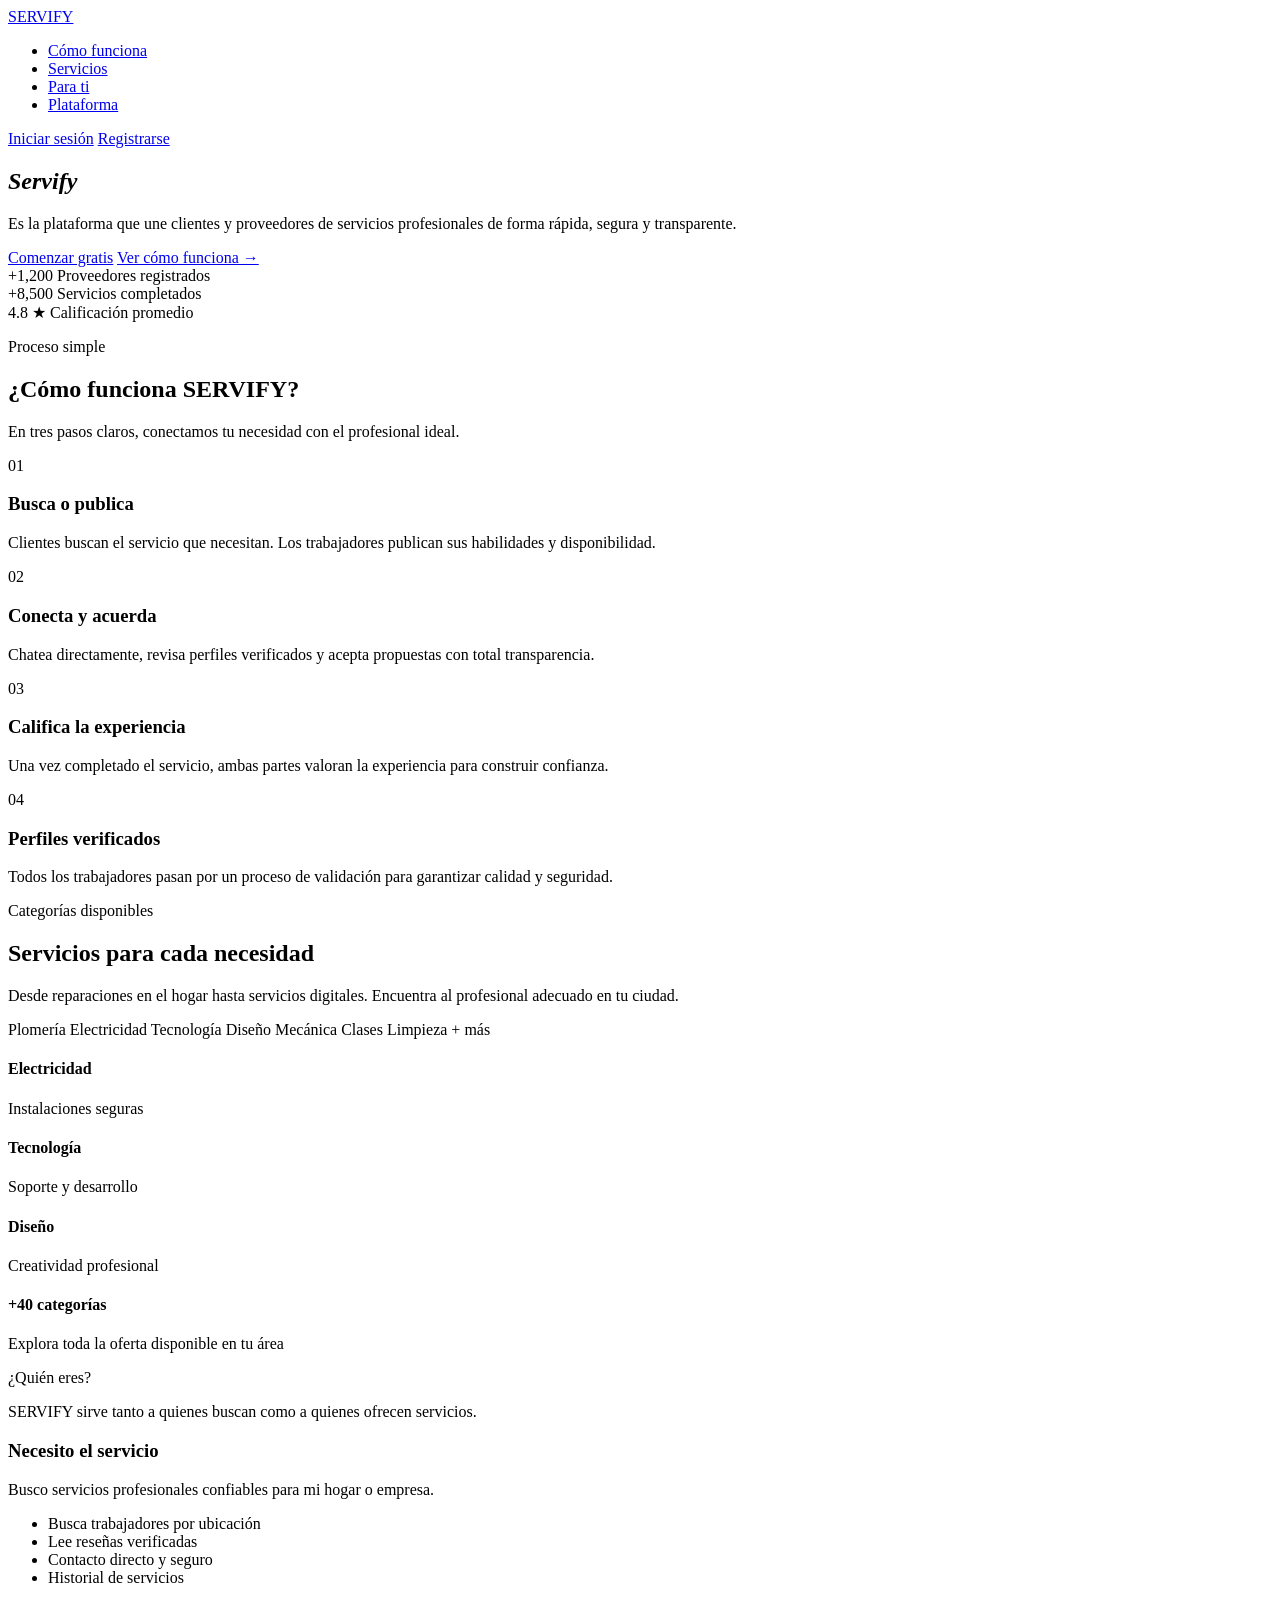
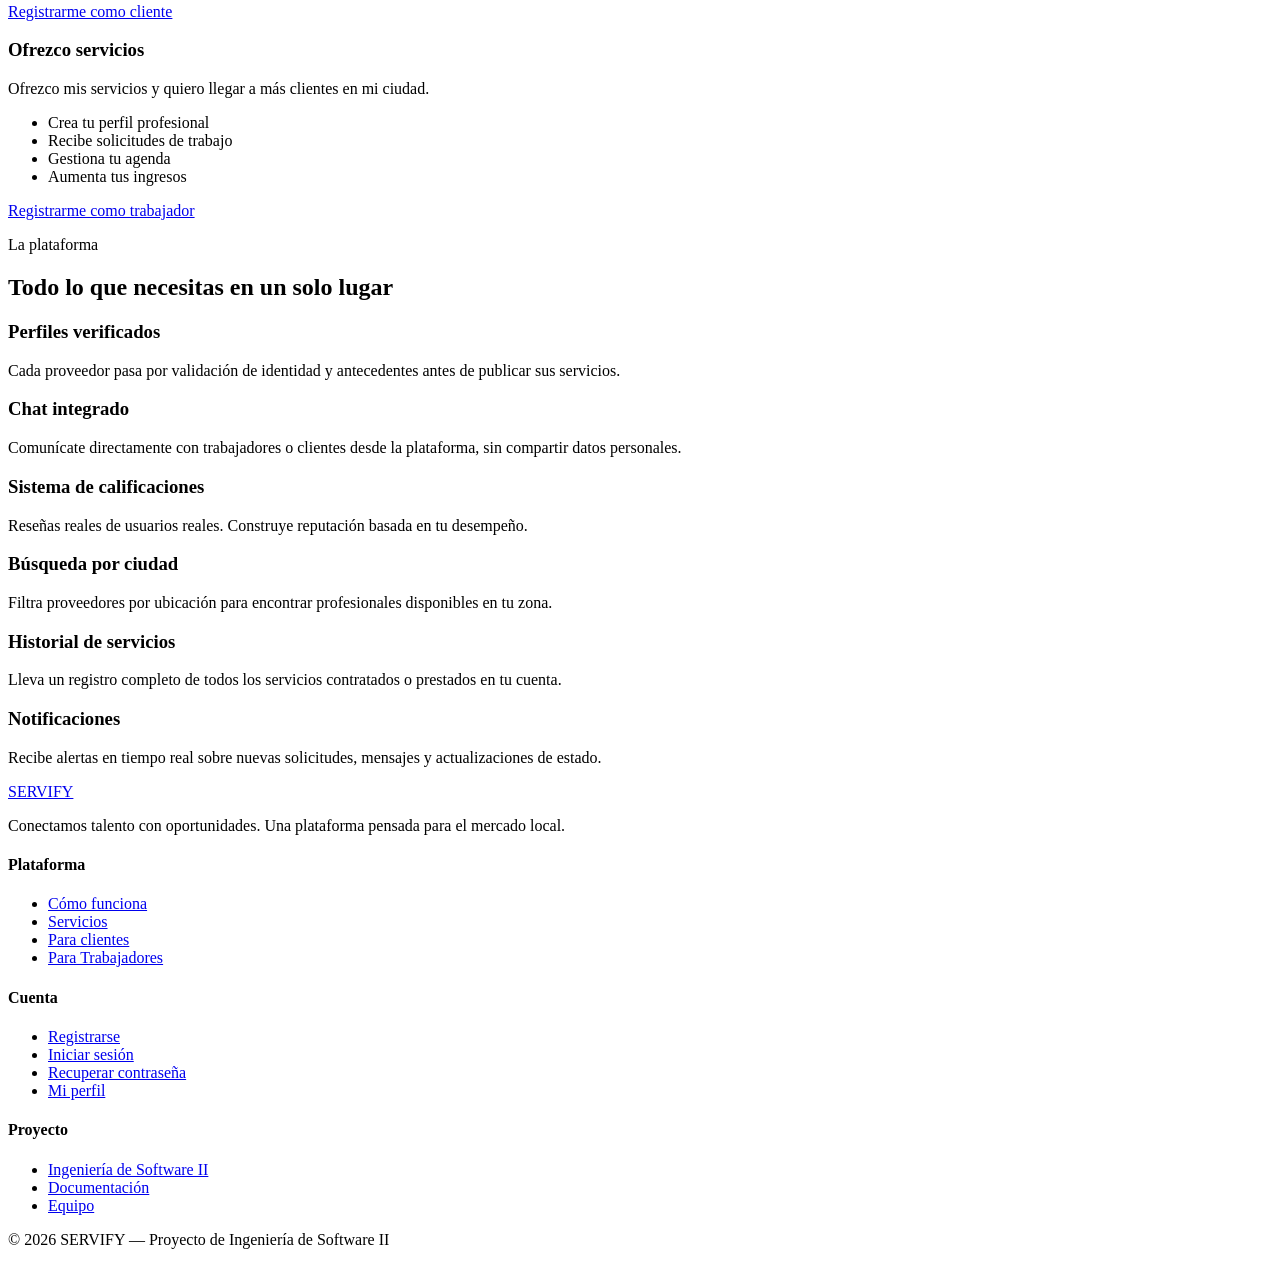
==== commit 15425036: "Se mejoró la experiencia de usuario" ====
--- a/templates/index.html
+++ b/templates/index.html
@@ -28,9 +28,9 @@
 
 <!-- HERO -->
 <section class="hero">
-    <h1>Conectamos talento con quienes lo <em>necesitan</em></h1>
+    <h1><em>Servify</em></h1>
     <p class="hero-sub">
-        SERVIFY es la plataforma que une clientes y proveedores de servicios profesionales de forma rápida, segura y transparente.
+        Es la plataforma que une clientes y proveedores de servicios profesionales de forma rápida, segura y transparente.
     </p>
     <div class="hero-cta">
         <a href="/register" class="btn-hero">Comenzar gratis</a>
@@ -95,7 +95,6 @@
             <div class="service-pills">
                 <span class="pill active">Plomería</span>
                 <span class="pill">Electricidad</span>
-                <span class="pill">Construcción</span>
                 <span class="pill">Tecnología</span>
                 <span class="pill">Diseño</span>
                 <span class="pill">Mecánica</span>
@@ -106,10 +105,6 @@
         </div>
         <div class="service-visual">
             <div class="service-card">
-                <h4>Plomería</h4>
-                <span>Reparaciones del hogar</span>
-            </div>
-            <div class="service-card">
                 <h4>Electricidad</h4>
                 <span>Instalaciones seguras</span>
             </div>
@@ -135,12 +130,11 @@
 <section class="users-section" id="usuarios">
     <div class="center">
         <p class="section-label">¿Quién eres?</p>
-        <h2 class="section-title mx-auto">Diseñado para ambos lados</h2>
         <p class="section-body mx-auto">SERVIFY sirve tanto a quienes buscan como a quienes ofrecen servicios.</p>
     </div>
     <div class="users-grid">
         <div class="user-card client">
-            <h3>Soy Cliente</h3>
+            <h3>Necesito el servicio</h3>
             <p>Busco servicios profesionales confiables para mi hogar o empresa.</p>
             <ul>
                 <li>Busca trabajadores por ubicación</li>
@@ -151,7 +145,7 @@
             <a href="/register" class="btn-hero-ghost btn-sm">Registrarme como cliente</a>
         </div>
         <div class="user-card provider">
-            <h3>Soy trabajador</h3>
+            <h3>Ofrezco servicios</h3>
             <p>Ofrezco mis servicios y quiero llegar a más clientes en mi ciudad.</p>
             <ul>
                 <li>Crea tu perfil profesional</li>
